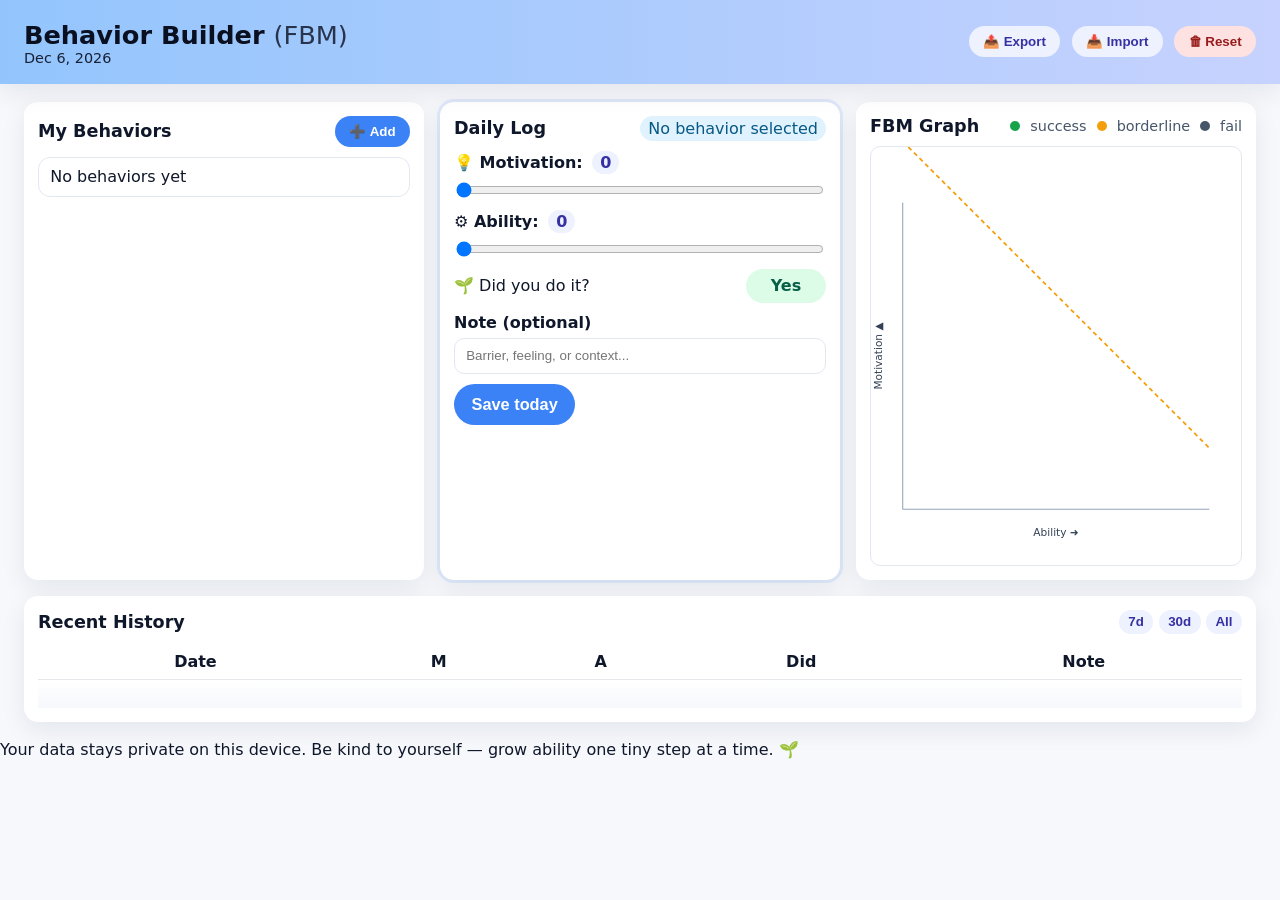
==== index.html @ cfbe32e6 "version2" ====
<!DOCTYPE html>
<html lang="en">
<head>
  <meta charset="utf-8" />
  <meta name="viewport" content="width=device-width,initial-scale=1" />
  <title>Behavior Builder (FBM)</title>
  <link rel="stylesheet" href="style.css" />
</head>
<body>
  <header class="app-header">
    <div class="title-wrap">
      <h1>Behavior Builder <span class="subtle">(FBM)</span></h1>
      <div id="today" class="today"></div>
    </div>
    <div class="header-actions">
      <button id="exportBtn" class="btn ghost">📤 Export</button>
      <button id="importBtn" class="btn ghost">📥 Import</button>
      <button id="resetBtn"  class="btn danger">🗑 Reset</button>
      <input id="importFile" type="file" accept="application/json" hidden />
    </div>
  </header>

  <main class="grid">
    <!-- Left: Behaviors -->
    <section class="card" id="behaviorsCard" aria-labelledby="behaviorsTitle">
      <div class="card-header">
        <h2 id="behaviorsTitle">My Behaviors</h2>
        <button id="addBehaviorBtn" class="btn primary">➕ Add</button>
      </div>
      <ul id="behaviorList" class="behavior-list" role="list"></ul>
    </section>

    <!-- Center: Daily Log -->
    <section class="card focus" id="dailyCard" aria-labelledby="dailyTitle">
      <div class="card-header">
        <h2 id="dailyTitle">Daily Log</h2>
        <div id="selectedBehaviorName" class="badge">No behavior selected</div>
      </div>

      <div class="field">
        <label for="motivation">💡 Motivation: <span id="motivationVal" class="pill">0</span></label>
        <input id="motivation" type="range" min="0" max="10" step="1" value="0" />
      </div>

      <div class="field">
        <label for="ability">⚙️ Ability: <span id="abilityVal" class="pill">0</span></label>
        <input id="ability" type="range" min="0" max="10" step="1" value="0" />
      </div>

      <div class="toggle-row" role="group" aria-label="Did you do it?">
        <span>🌱 Did you do it?</span>
        <div class="toggle" id="didToggle" tabindex="0" aria-pressed="true">Yes</div>
      </div>

      <div class="field">
        <label for="note">Note (optional)</label>
        <input id="note" type="text" placeholder="Barrier, feeling, or context..." />
      </div>

      <button id="saveEntryBtn" class="btn big primary" aria-label="Save today's entry">Save today</button>

      <div id="suggestionBox" class="suggestion hidden" aria-live="polite"></div>
    </section>

    <!-- Right: Graph -->
    <section class="card" id="graphCard" aria-labelledby="graphTitle">
      <div class="card-header">
        <h2 id="graphTitle">FBM Graph</h2>
        <div class="legend">
          <span class="dot success"></span> success
          <span class="dot borderline"></span> borderline
          <span class="dot fail"></span> fail
        </div>
      </div>
      <div class="svg-wrap">
        <svg id="fbmGraph" viewBox="0 0 420 420" width="420" height="420" role="img" aria-label="Fogg Behavior Model graph"></svg>
      </div>
    </section>

    <!-- Bottom: History -->
    <section class="card span-3" id="historyCard" aria-labelledby="historyTitle">
      <div class="card-header">
        <h2 id="historyTitle">Recent History</h2>
        <div class="filters">
          <button data-range="7"  class="btn ghost small filter-btn active">7d</button>
          <button data-range="30" class="btn ghost small filter-btn">30d</button>
          <button data-range="all" class="btn ghost small filter-btn">All</button>
        </div>
      </div>
      <div class="table-wrap">
        <table class="table" id="historyTable">
          <thead>
            <tr>
              <th>Date</th><th>M</th><th>A</th><th>Did</th><th>Note</th>
            </tr>
          </thead>
          <tbody></tbody>
        </table>
        <div class="fade-mask"></div>
      </div>
    </section>
  </main>

  <footer class="app-footer">
    Your data stays private on this device. Be kind to yourself — grow ability one tiny step at a time. 🌱
  </footer>

  <!-- Add/Edit Behavior Modal -->
  <dialog id="behaviorModal" class="modal">
    <form method="dialog" class="modal-body" id="behaviorForm">
      <h3 id="behaviorModalTitle">Add Behavior</h3>
      <label class="field">
        <span>Title</span>
        <input id="behaviorTitle" required placeholder="Read 1 page" />
      </label>
      <label class="field">
        <span>Anchor (prompt)</span>
        <input id="behaviorAnchor" placeholder="After I brush teeth, I will..." />
      </label>
      <label class="field">
        <span>Tiny version (≤ 2 minutes)</span>
        <input id="behaviorTiny" placeholder="Read one paragraph" />
      </label>
      <menu class="modal-actions">
        <button value="cancel" class="btn ghost">Cancel</button>
        <button id="saveBehaviorBtn" value="default" class="btn primary">Save</button>
      </menu>
    </form>
  </dialog>

  <!-- Reset confirm -->
  <dialog id="confirmModal" class="modal">
    <div class="modal-body">
      <h3>Reset all data?</h3>
      <p>This deletes every behavior and entry stored in your browser.</p>
      <menu class="modal-actions">
        <button id="cancelReset" class="btn ghost">Cancel</button>
        <button id="confirmReset" class="btn danger">Delete</button>
      </menu>
    </div>
  </dialog>

  <script src="app.js"></script>
</body>
</html>
---- style.css ----
:root{
  --bg:#f6f8fc;
  --card:#ffffff;
  --ink:#0f172a;
  --muted:#475569;
  --accent:#3b82f6;
  --accent-2:#6366f1;
  --good:#16a34a;
  --warn:#f59e0b;
  --bad:#475569;
  --shadow:0 8px 24px rgba(15,23,42,.08);
  --radius:14px;
}

/* Base */
*{box-sizing:border-box}
html,body{height:100%}
body{
  margin:0;
  font-family:ui-rounded, "Inter", system-ui, -apple-system, Segoe UI, Roboto, "Helvetica Neue", Arial, "Noto Sans", "Liberation Sans", sans-serif;
  background:var(--bg);
  color:var(--ink);
}

.app-header{
  display:flex; justify-content:space-between; align-items:center;
  padding:18px clamp(12px,2vw,24px);
  background:linear-gradient(90deg,#93c5fd,#c7d2fe);
  color:#0b1020;
  position:sticky; top:0; z-index:5;
  box-shadow:var(--shadow);
}
.title-wrap h1{margin:.1rem 0 0;font-size:clamp(1.1rem,2.4vw,1.6rem)}
.subtle{font-weight:500;opacity:.8}
.today{font-size:.9rem; opacity:.9}
.header-actions .btn{margin-left:.4rem}

.grid{
  display:grid;
  grid-template-columns:repeat(3,minmax(260px,1fr));
  gap:16px;
  padding:18px clamp(12px,2vw,24px);
}

.card{
  background:var(--card);
  border-radius:var(--radius);
  box-shadow:var(--shadow);
  padding:14px;
}
.card.focus{outline:3px solid rgba(59,130,246,.12)}

.card-header{
  display:flex; align-items:center; justify-content:space-between;
  margin-bottom:10px;
}
.card-header h2{margin:0;font-size:1.1rem}
.legend{display:flex;gap:10px;align-items:center;color:var(--muted);font-size:.9rem}
.dot{display:inline-block;width:10px;height:10px;border-radius:50%}
.dot.success{background:var(--good)}
.dot.borderline{background:var(--warn)}
.dot.fail{background:var(--bad)}

.field{display:flex;flex-direction:column;margin:10px 0}
.field > label{font-weight:600; margin-bottom:6px}
.field > input[type="text"]{padding:.6rem .7rem;border:1px solid #e2e8f0;border-radius:10px}

.pill{
  display:inline-flex;align-items:center;justify-content:center;
  padding:.12rem .5rem; border-radius:999px;
  background:#eef2ff; color:#3730a3; font-weight:700; margin-left:.25rem;
}

.toggle-row{display:flex;align-items:center;justify-content:space-between;margin:8px 0}
.toggle{
  width:80px; text-align:center; padding:.35rem .6rem; border-radius:999px;
  background:#dcfce7; color:#065f46; font-weight:700; cursor:pointer;
  outline:none; border:2px solid transparent; user-select:none;
}
.toggle.off{background:#fee2e2;color:#991b1b}
.toggle:focus{border-color:#c7d2fe}

.badge{background:#e0f2fe;color:#075985;padding:.2rem .5rem;border-radius:999px}

.btn{
  appearance:none; border:none; cursor:pointer; border-radius:999px;
  padding:.5rem .9rem; font-weight:700; transition:.15s transform ease, .15s opacity ease;
}
.btn:hover{transform:translateY(-1px)}
.btn:active{transform:translateY(0)}
.btn.primary{background:var(--accent); color:white}
.btn.ghost{background:#eef2ff;color:#3730a3}
.btn.danger{background:#fee2e2;color:#991b1b}
.btn.small{padding:.3rem .6rem}
.btn.big{padding:.7rem 1.1rem; font-size:1.02rem}

.behavior-list{list-style:none;margin:0;padding:0;display:flex;flex-direction:column;gap:8px;max-height:420px;overflow:auto}
.beh-item{
  display:flex;justify-content:space-between;align-items:center;
  padding:.6rem .7rem; border:1px solid #e2e8f0; border-radius:12px; background:#fff;
}
.beh-actions{display:flex;gap:6px}
.icon-btn{
  background:#f1f5f9;border:1px solid #e2e8f0;color:#0f172a;padding:.25rem .5rem;border-radius:999px;cursor:pointer
}

.svg-wrap{display:flex;justify-content:center;align-items:center}
#fbmGraph{background:white;border:1px solid #e2e8f0;border-radius:10px}

/* Table */
.table-wrap{position:relative;max-height:260px;overflow:auto}
.table{width:100%;border-collapse:collapse}
.table th,.table td{padding:.5rem;border-bottom:1px solid #e5e7eb;text-align:center}
.table tbody tr:nth-child(odd){background:#fafafa}
.fade-mask{
  position:sticky; bottom:0; height:28px;
  background:linear-gradient(180deg,rgba(246,248,252,0),var(--bg));
}

/* Suggestion box */
.suggestion{
  margin-top:12px; padding:.7rem .8rem;
  background:#e0f2fe; border-left:5px solid #0284c7; border-radius:10px;
  animation:rise .25s ease;
}
.hidden{display:none}
@keyframes rise{from{opacity:0; transform:translateY(6px)}to{opacity:1; transform:translateY(0)}}

/* Modal */
.modal{border:none;border-radius:16px;padding:0;box-shadow:var(--shadow)}
.modal::backdrop{background:rgba(15,23,42,.3)}
.modal-body{padding:16px 16px 8px;min-width:280px}
.modal-actions{display:flex;justify-content:flex-end;gap:8px;margin-top:8px}

/* Grid spans */
.span-3{grid-column:1/-1}

/* Responsive */
@media (max-width:960px){
  .grid{grid-template-columns:1fr}
  .span-3{grid-column:auto}
}
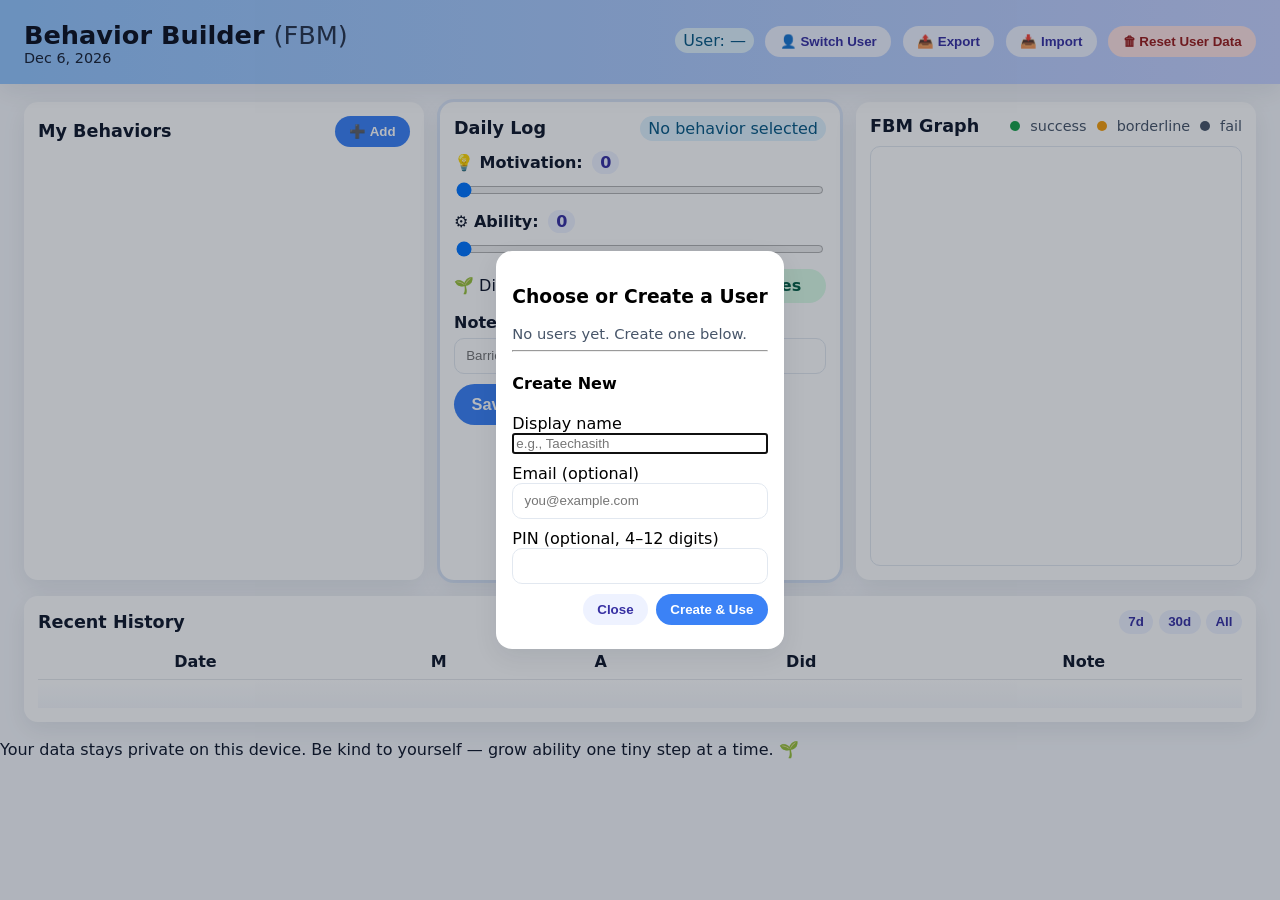
==== commit ee91ea91: "version3" ====
--- a/index.html
+++ b/index.html
@@ -13,10 +13,12 @@
       <div id="today" class="today"></div>
     </div>
     <div class="header-actions">
-      <button id="exportBtn" class="btn ghost">📤 Export</button>
+      <span id="currentUserBadge" class="badge">User: —</span>
+      <button id="switchUserBtn" class="btn ghost">👤 Switch User</button>
+      <button id="exportOptionsBtn" class="btn ghost">📤 Export</button>
       <button id="importBtn" class="btn ghost">📥 Import</button>
-      <button id="resetBtn"  class="btn danger">🗑 Reset</button>
-      <input id="importFile" type="file" accept="application/json" hidden />
+      <button id="resetBtn"  class="btn danger">🗑 Reset User Data</button>
+      <input id="importFile" type="file" accept="application/json,text/csv" hidden />
     </div>
   </header>
 
@@ -128,11 +130,68 @@
     </form>
   </dialog>
 
+  <!-- Export options -->
+  <dialog id="exportModal" class="modal">
+    <form method="dialog" class="modal-body" id="exportForm">
+      <h3>Export Options</h3>
+      <label class="field"><input type="checkbox" id="optCSV" checked /> Export tidy CSV (entries)</label>
+      <label class="field"><input type="checkbox" id="optJSON" checked /> Export JSON package (+ codebook)</label>
+      <label class="field"><input type="checkbox" id="optNotes" checked /> Include notes (may contain PII)</label>
+      <label class="field"><input type="checkbox" id="optBehaviorMeta" checked /> Include behavior metadata in CSV</label>
+      <menu class="modal-actions">
+        <button value="cancel" class="btn ghost">Cancel</button>
+        <button id="doExportBtn" value="default" class="btn primary">Export</button>
+      </menu>
+    </form>
+  </dialog>
+
+  <!-- Login / Switch User -->
+  <dialog id="loginModal" class="modal">
+    <div class="modal-body">
+      <h3>Choose or Create a User</h3>
+      <div id="accountList" class="account-list"></div>
+      <hr />
+      <h4>Create New</h4>
+      <label class="field">
+        <span>Display name</span>
+        <input id="newUserName" placeholder="e.g., Taechasith" />
+      </label>
+      <label class="field">
+        <span>Email (optional)</span>
+        <input id="newUserEmail" type="email" placeholder="you@example.com" />
+      </label>
+      <label class="field">
+        <span>PIN (optional, 4–12 digits)</span>
+        <input id="newUserPin" type="password" inputmode="numeric" />
+      </label>
+      <menu class="modal-actions">
+        <button id="cancelLogin" class="btn ghost">Close</button>
+        <button id="createUserBtn" class="btn primary">Create & Use</button>
+      </menu>
+    </div>
+  </dialog>
+
+  <!-- Ask for PIN -->
+  <dialog id="pinModal" class="modal">
+    <div class="modal-body">
+      <h3>Enter PIN</h3>
+      <p id="pinPrompt" class="muted"></p>
+      <label class="field">
+        <span>PIN</span>
+        <input id="pinInput" type="password" inputmode="numeric" />
+      </label>
+      <menu class="modal-actions">
+        <button id="cancelPin" class="btn ghost">Cancel</button>
+        <button id="confirmPin" class="btn primary">Unlock</button>
+      </menu>
+    </div>
+  </dialog>
+
   <!-- Reset confirm -->
   <dialog id="confirmModal" class="modal">
     <div class="modal-body">
-      <h3>Reset all data?</h3>
-      <p>This deletes every behavior and entry stored in your browser.</p>
+      <h3>Reset current user's data?</h3>
+      <p>This deletes all behaviors and entries for this user on this device.</p>
       <menu class="modal-actions">
         <button id="cancelReset" class="btn ghost">Cancel</button>
         <button id="confirmReset" class="btn danger">Delete</button>
--- a/style.css
+++ b/style.css
@@ -63,7 +63,9 @@
 
 .field{display:flex;flex-direction:column;margin:10px 0}
 .field > label{font-weight:600; margin-bottom:6px}
-.field > input[type="text"]{padding:.6rem .7rem;border:1px solid #e2e8f0;border-radius:10px}
+.field > input[type="text"], .field > input[type="email"], .field > input[type="password"]{
+  padding:.6rem .7rem;border:1px solid #e2e8f0;border-radius:10px
+}
 
 .pill{
   display:inline-flex;align-items:center;justify-content:center;
@@ -94,6 +96,7 @@
 .btn.small{padding:.3rem .6rem}
 .btn.big{padding:.7rem 1.1rem; font-size:1.02rem}
 
+/* Lists */
 .behavior-list{list-style:none;margin:0;padding:0;display:flex;flex-direction:column;gap:8px;max-height:420px;overflow:auto}
 .beh-item{
   display:flex;justify-content:space-between;align-items:center;
@@ -104,6 +107,7 @@
   background:#f1f5f9;border:1px solid #e2e8f0;color:#0f172a;padding:.25rem .5rem;border-radius:999px;cursor:pointer
 }
 
+/* Graph */
 .svg-wrap{display:flex;justify-content:center;align-items:center}
 #fbmGraph{background:white;border:1px solid #e2e8f0;border-radius:10px}
 
@@ -127,10 +131,19 @@
 @keyframes rise{from{opacity:0; transform:translateY(6px)}to{opacity:1; transform:translateY(0)}}
 
 /* Modal */
-.modal{border:none;border-radius:16px;padding:0;box-shadow:var(--shadow)}
+.modal{border:none;border-radius:16px;padding:0;box-shadow:var(--shadow);max-width:520px}
 .modal::backdrop{background:rgba(15,23,42,.3)}
-.modal-body{padding:16px 16px 8px;min-width:280px}
+.modal-body{padding:16px 16px 8px}
 .modal-actions{display:flex;justify-content:flex-end;gap:8px;margin-top:8px}
+
+.account-list{display:flex;flex-direction:column;gap:8px;margin-bottom:8px}
+.account-card{
+  display:flex;justify-content:space-between;align-items:center;
+  background:#fff;border:1px solid #e2e8f0;border-radius:12px;padding:.6rem .7rem
+}
+.account-actions{display:flex;gap:6px}
+
+.muted{color:var(--muted);font-size:.92rem}
 
 /* Grid spans */
 .span-3{grid-column:1/-1}
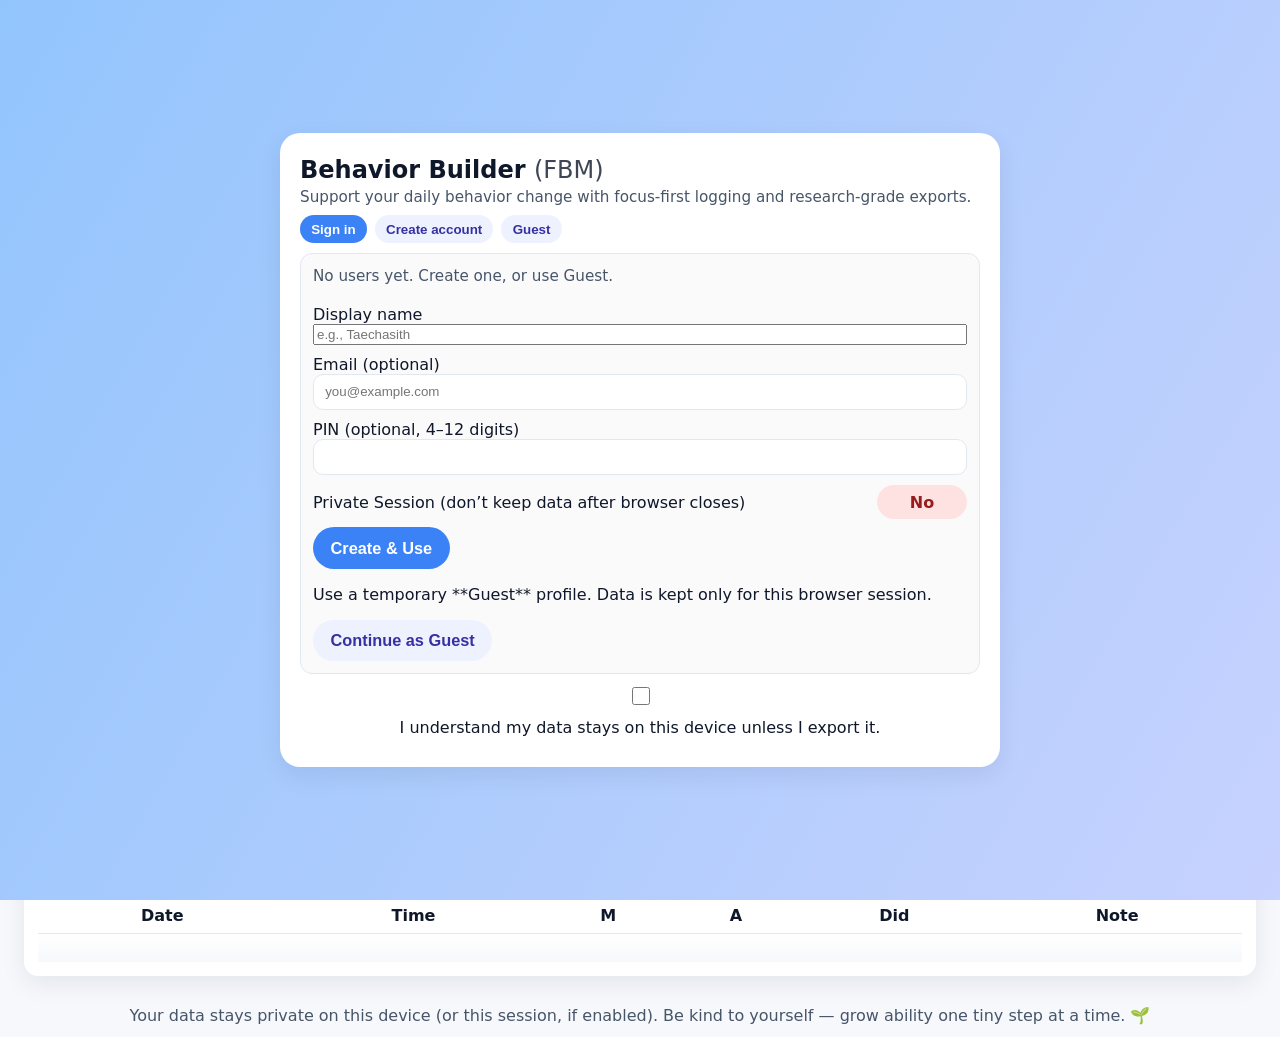
==== commit b528e2f3: "version3" ====
--- a/index.html
+++ b/index.html
@@ -7,6 +7,52 @@
   <link rel="stylesheet" href="style.css" />
 </head>
 <body>
+  <!-- ===== Welcome / Login (full screen) ===== -->
+  <section id="welcomeScreen" class="welcome">
+    <div class="welcome-card">
+      <h1>Behavior Builder <span class="subtle">(FBM)</span></h1>
+      <p class="muted">Support your daily behavior change with focus-first logging and research-grade exports.</p>
+
+      <div class="tabs">
+        <button class="tab active" data-tab="signin">Sign in</button>
+        <button class="tab" data-tab="create">Create account</button>
+        <button class="tab" data-tab="guest">Guest</button>
+      </div>
+
+      <div class="tab-panels">
+        <!-- Sign in -->
+        <div class="tab-panel" data-panel="signin" style="display:block">
+          <div id="accountList" class="account-list"></div>
+        </div>
+
+        <!-- Create -->
+        <div class="tab-panel" data-panel="create">
+          <label class="field"><span>Display name</span><input id="newUserName" placeholder="e.g., Taechasith" /></label>
+          <label class="field"><span>Email (optional)</span><input id="newUserEmail" type="email" placeholder="you@example.com" /></label>
+          <label class="field"><span>PIN (optional, 4–12 digits)</span><input id="newUserPin" type="password" inputmode="numeric" /></label>
+          <div class="toggle-row">
+            <span>Private Session (don’t keep data after browser closes)</span>
+            <div id="createPrivateToggle" class="toggle off" tabindex="0" aria-pressed="false">No</div>
+          </div>
+          <button id="createUserBtn" class="btn primary big">Create & Use</button>
+        </div>
+
+        <!-- Guest -->
+        <div class="tab-panel" data-panel="guest">
+          <p>Use a temporary **Guest** profile. Data is kept only for this browser session.</p>
+          <button id="useGuestBtn" class="btn ghost big">Continue as Guest</button>
+        </div>
+      </div>
+
+      <div class="welcome-consent">
+        <label class="field checkbox">
+          <input id="consentChk" type="checkbox" /> I understand my data stays on this device unless I export it.
+        </label>
+      </div>
+    </div>
+  </section>
+
+  <!-- ===== App header ===== -->
   <header class="app-header">
     <div class="title-wrap">
       <h1>Behavior Builder <span class="subtle">(FBM)</span></h1>
@@ -14,7 +60,8 @@
     </div>
     <div class="header-actions">
       <span id="currentUserBadge" class="badge">User: —</span>
-      <button id="switchUserBtn" class="btn ghost">👤 Switch User</button>
+      <button id="openSettingsBtn" class="btn ghost">⚙️ Settings</button>
+      <button id="switchUserBtn" class="btn ghost">👤 Switch</button>
       <button id="exportOptionsBtn" class="btn ghost">📤 Export</button>
       <button id="importBtn" class="btn ghost">📥 Import</button>
       <button id="resetBtn"  class="btn danger">🗑 Reset User Data</button>
@@ -37,6 +84,10 @@
       <div class="card-header">
         <h2 id="dailyTitle">Daily Log</h2>
         <div id="selectedBehaviorName" class="badge">No behavior selected</div>
+      </div>
+
+      <div id="focusBanner" class="focus-banner hidden">
+        Focus Mode is on — history/graph are hidden until you log today. This reduces bias and supports autonomy.
       </div>
 
       <div class="field">
@@ -74,9 +125,26 @@
           <span class="dot fail"></span> fail
         </div>
       </div>
+
+      <div class="graph-controls">
+        <label>Show last <span id="daysVal">14</span>d</label>
+        <input id="rangeDays" type="range" min="7" max="90" step="1" value="14" />
+        <label class="field checkbox">
+          <input id="showPathChk" type="checkbox" checked /> Show path
+        </label>
+        <label class="field checkbox">
+          <input id="showSeqChk" type="checkbox" /> Show sequence numbers
+        </label>
+      </div>
+
       <div class="svg-wrap">
         <svg id="fbmGraph" viewBox="0 0 420 420" width="420" height="420" role="img" aria-label="Fogg Behavior Model graph"></svg>
       </div>
+
+      <div id="pointDetails" class="point-details">
+        <div class="pd-title">Point Details</div>
+        <div class="pd-body muted">Hover or tap a point to see its exact date & time.</div>
+      </div>
     </section>
 
     <!-- Bottom: History -->
@@ -84,16 +152,16 @@
       <div class="card-header">
         <h2 id="historyTitle">Recent History</h2>
         <div class="filters">
-          <button data-range="7"  class="btn ghost small filter-btn active">7d</button>
+          <button data-range="7"  class="btn ghost small filter-btn">7d</button>
           <button data-range="30" class="btn ghost small filter-btn">30d</button>
-          <button data-range="all" class="btn ghost small filter-btn">All</button>
+          <button data-range="all" class="btn ghost small filter-btn active">All</button>
         </div>
       </div>
       <div class="table-wrap">
         <table class="table" id="historyTable">
           <thead>
             <tr>
-              <th>Date</th><th>M</th><th>A</th><th>Did</th><th>Note</th>
+              <th>Date</th><th>Time</th><th>M</th><th>A</th><th>Did</th><th>Note</th>
             </tr>
           </thead>
           <tbody></tbody>
@@ -104,25 +172,16 @@
   </main>
 
   <footer class="app-footer">
-    Your data stays private on this device. Be kind to yourself — grow ability one tiny step at a time. 🌱
+    Your data stays private on this device (or this session, if enabled). Be kind to yourself — grow ability one tiny step at a time. 🌱
   </footer>
 
   <!-- Add/Edit Behavior Modal -->
   <dialog id="behaviorModal" class="modal">
     <form method="dialog" class="modal-body" id="behaviorForm">
       <h3 id="behaviorModalTitle">Add Behavior</h3>
-      <label class="field">
-        <span>Title</span>
-        <input id="behaviorTitle" required placeholder="Read 1 page" />
-      </label>
-      <label class="field">
-        <span>Anchor (prompt)</span>
-        <input id="behaviorAnchor" placeholder="After I brush teeth, I will..." />
-      </label>
-      <label class="field">
-        <span>Tiny version (≤ 2 minutes)</span>
-        <input id="behaviorTiny" placeholder="Read one paragraph" />
-      </label>
+      <label class="field"><span>Title</span><input id="behaviorTitle" required placeholder="Read 1 page" /></label>
+      <label class="field"><span>Anchor (prompt)</span><input id="behaviorAnchor" placeholder="After I brush teeth, I will..." /></label>
+      <label class="field"><span>Tiny version (≤ 2 minutes)</span><input id="behaviorTiny" placeholder="Read one paragraph" /></label>
       <menu class="modal-actions">
         <button value="cancel" class="btn ghost">Cancel</button>
         <button id="saveBehaviorBtn" value="default" class="btn primary">Save</button>
@@ -134,10 +193,10 @@
   <dialog id="exportModal" class="modal">
     <form method="dialog" class="modal-body" id="exportForm">
       <h3>Export Options</h3>
-      <label class="field"><input type="checkbox" id="optCSV" checked /> Export tidy CSV (entries)</label>
-      <label class="field"><input type="checkbox" id="optJSON" checked /> Export JSON package (+ codebook)</label>
-      <label class="field"><input type="checkbox" id="optNotes" checked /> Include notes (may contain PII)</label>
-      <label class="field"><input type="checkbox" id="optBehaviorMeta" checked /> Include behavior metadata in CSV</label>
+      <label class="field checkbox"><input type="checkbox" id="optCSV" checked /> Export tidy CSV (entries)</label>
+      <label class="field checkbox"><input type="checkbox" id="optJSON" checked /> Export JSON package (+ codebook)</label>
+      <label class="field checkbox"><input type="checkbox" id="optNotes" checked /> Include notes (may contain PII)</label>
+      <label class="field checkbox"><input type="checkbox" id="optBehaviorMeta" checked /> Include behavior metadata in CSV</label>
       <menu class="modal-actions">
         <button value="cancel" class="btn ghost">Cancel</button>
         <button id="doExportBtn" value="default" class="btn primary">Export</button>
@@ -145,49 +204,29 @@
     </form>
   </dialog>
 
-  <!-- Login / Switch User -->
-  <dialog id="loginModal" class="modal">
+  <!-- Settings -->
+  <dialog id="settingsModal" class="modal">
     <div class="modal-body">
-      <h3>Choose or Create a User</h3>
-      <div id="accountList" class="account-list"></div>
-      <hr />
-      <h4>Create New</h4>
-      <label class="field">
-        <span>Display name</span>
-        <input id="newUserName" placeholder="e.g., Taechasith" />
+      <h3>Settings</h3>
+      <label class="field checkbox">
+        <input id="focusModeChk" type="checkbox" checked />
+        Focus Mode (hide history & graph until today is saved)
       </label>
-      <label class="field">
-        <span>Email (optional)</span>
-        <input id="newUserEmail" type="email" placeholder="you@example.com" />
+      <label class="field checkbox">
+        <input id="blindHistoryChk" type="checkbox" checked />
+        Blind History (don’t show aggregate stats before today’s entry)
       </label>
-      <label class="field">
-        <span>PIN (optional, 4–12 digits)</span>
-        <input id="newUserPin" type="password" inputmode="numeric" />
+      <label class="field checkbox">
+        <input id="privateSessionChk" type="checkbox" />
+        Private Session (store data in sessionStorage instead of localStorage)
       </label>
       <menu class="modal-actions">
-        <button id="cancelLogin" class="btn ghost">Close</button>
-        <button id="createUserBtn" class="btn primary">Create & Use</button>
-      </menu>
-    </div>
-  </dialog>
-
-  <!-- Ask for PIN -->
-  <dialog id="pinModal" class="modal">
-    <div class="modal-body">
-      <h3>Enter PIN</h3>
-      <p id="pinPrompt" class="muted"></p>
-      <label class="field">
-        <span>PIN</span>
-        <input id="pinInput" type="password" inputmode="numeric" />
-      </label>
-      <menu class="modal-actions">
-        <button id="cancelPin" class="btn ghost">Cancel</button>
-        <button id="confirmPin" class="btn primary">Unlock</button>
-      </menu>
-    </div>
-  </dialog>
-
-  <!-- Reset confirm -->
+        <button id="closeSettingsBtn" class="btn primary">Done</button>
+      </menu>
+    </div>
+  </dialog>
+
+  <!-- Confirm Reset -->
   <dialog id="confirmModal" class="modal">
     <div class="modal-body">
       <h3>Reset current user's data?</h3>
--- a/style.css
+++ b/style.css
@@ -22,72 +22,52 @@
   color:var(--ink);
 }
 
+/* Welcome */
+.welcome{
+  position:fixed; inset:0; display:flex; align-items:center; justify-content:center;
+  background:linear-gradient(120deg,#93c5fd 0%, #c7d2fe 100%);
+  z-index:20;
+}
+.welcome-card{
+  width:min(720px,95vw);
+  background:#fff; border-radius:20px; box-shadow:var(--shadow);
+  padding:20px;
+}
+.welcome-card h1{margin:.2rem 0 .2rem}
+.welcome-card .muted{margin:.1rem 0 .6rem}
+.tabs{display:flex; gap:8px; margin:.4rem 0 .6rem}
+.tab{border:none; background:#eef2ff; color:#3730a3; padding:.4rem .7rem; border-radius:999px; cursor:pointer; font-weight:700}
+.tab.active{background:#3b82f6; color:#fff}
+.tab-panels{background:#fafafa;border:1px solid #e2e8f0; border-radius:12px; padding:12px}
+.account-list{display:flex;flex-direction:column;gap:8px}
+.account-card{
+  display:flex;justify-content:space-between;align-items:center;
+  background:#fff;border:1px solid #e2e8f0;border-radius:12px;padding:.6rem .7rem
+}
+.account-actions{display:flex;gap:6px}
+.welcome-consent{margin-top:.6rem}
+.field.checkbox{display:flex;align-items:center;gap:.6rem}
+.field.checkbox input{width:18px;height:18px}
+
+.subtle{font-weight:500;opacity:.8}
+.muted{color:var(--muted);font-size:.95rem}
+
+/* Header */
 .app-header{
   display:flex; justify-content:space-between; align-items:center;
   padding:18px clamp(12px,2vw,24px);
-  background:linear-gradient(90deg,#93c5fd,#c7d2fe);
-  color:#0b1020;
+  background:#fff;
   position:sticky; top:0; z-index:5;
   box-shadow:var(--shadow);
 }
 .title-wrap h1{margin:.1rem 0 0;font-size:clamp(1.1rem,2.4vw,1.6rem)}
-.subtle{font-weight:500;opacity:.8}
 .today{font-size:.9rem; opacity:.9}
 .header-actions .btn{margin-left:.4rem}
 
-.grid{
-  display:grid;
-  grid-template-columns:repeat(3,minmax(260px,1fr));
-  gap:16px;
-  padding:18px clamp(12px,2vw,24px);
-}
-
-.card{
-  background:var(--card);
-  border-radius:var(--radius);
-  box-shadow:var(--shadow);
-  padding:14px;
-}
-.card.focus{outline:3px solid rgba(59,130,246,.12)}
-
-.card-header{
-  display:flex; align-items:center; justify-content:space-between;
-  margin-bottom:10px;
-}
-.card-header h2{margin:0;font-size:1.1rem}
-.legend{display:flex;gap:10px;align-items:center;color:var(--muted);font-size:.9rem}
-.dot{display:inline-block;width:10px;height:10px;border-radius:50%}
-.dot.success{background:var(--good)}
-.dot.borderline{background:var(--warn)}
-.dot.fail{background:var(--bad)}
-
-.field{display:flex;flex-direction:column;margin:10px 0}
-.field > label{font-weight:600; margin-bottom:6px}
-.field > input[type="text"], .field > input[type="email"], .field > input[type="password"]{
-  padding:.6rem .7rem;border:1px solid #e2e8f0;border-radius:10px
-}
-
-.pill{
-  display:inline-flex;align-items:center;justify-content:center;
-  padding:.12rem .5rem; border-radius:999px;
-  background:#eef2ff; color:#3730a3; font-weight:700; margin-left:.25rem;
-}
-
-.toggle-row{display:flex;align-items:center;justify-content:space-between;margin:8px 0}
-.toggle{
-  width:80px; text-align:center; padding:.35rem .6rem; border-radius:999px;
-  background:#dcfce7; color:#065f46; font-weight:700; cursor:pointer;
-  outline:none; border:2px solid transparent; user-select:none;
-}
-.toggle.off{background:#fee2e2;color:#991b1b}
-.toggle:focus{border-color:#c7d2fe}
-
+/* Buttons / Pills / Toggles */
 .badge{background:#e0f2fe;color:#075985;padding:.2rem .5rem;border-radius:999px}
-
-.btn{
-  appearance:none; border:none; cursor:pointer; border-radius:999px;
-  padding:.5rem .9rem; font-weight:700; transition:.15s transform ease, .15s opacity ease;
-}
+.pill{display:inline-flex;align-items:center;justify-content:center;padding:.12rem .5rem;border-radius:999px;background:#eef2ff;color:#3730a3;font-weight:700;margin-left:.25rem}
+.btn{appearance:none;border:none;cursor:pointer;border-radius:999px;padding:.5rem .9rem;font-weight:700;transition:.15s transform ease,.15s opacity ease}
 .btn:hover{transform:translateY(-1px)}
 .btn:active{transform:translateY(0)}
 .btn.primary{background:var(--accent); color:white}
@@ -95,55 +75,66 @@
 .btn.danger{background:#fee2e2;color:#991b1b}
 .btn.small{padding:.3rem .6rem}
 .btn.big{padding:.7rem 1.1rem; font-size:1.02rem}
+.toggle-row{display:flex;align-items:center;justify-content:space-between;margin:8px 0}
+.toggle{width:90px;text-align:center;padding:.35rem .6rem;border-radius:999px;background:#dcfce7;color:#065f46;font-weight:700;cursor:pointer;outline:none;border:2px solid transparent;user-select:none}
+.toggle.off{background:#fee2e2;color:#991b1b}
+.toggle:focus{border-color:#c7d2fe}
 
-/* Lists */
+/* Layout */
+.grid{
+  display:grid;
+  grid-template-columns:repeat(3,minmax(260px,1fr));
+  gap:16px;
+  padding:18px clamp(12px,2vw,24px);
+}
+.card{background:#fff;border-radius:var(--radius);box-shadow:var(--shadow);padding:14px}
+.card.focus{outline:3px solid rgba(59,130,246,.12)}
+.card-header{display:flex;align-items:center;justify-content:space-between;margin-bottom:10px}
+.card-header h2{margin:0;font-size:1.1rem}
+
+/* Behaviors */
 .behavior-list{list-style:none;margin:0;padding:0;display:flex;flex-direction:column;gap:8px;max-height:420px;overflow:auto}
-.beh-item{
-  display:flex;justify-content:space-between;align-items:center;
-  padding:.6rem .7rem; border:1px solid #e2e8f0; border-radius:12px; background:#fff;
+.beh-item{display:flex;justify-content:space-between;align-items:center;padding:.6rem .7rem;border:1px solid #e2e8f0;border-radius:12px;background:#fff}
+.beh-actions{display:flex;gap:6px}
+.icon-btn{background:#f1f5f9;border:1px solid #e2e8f0;color:#0f172a;padding:.25rem .5rem;border-radius:999px;cursor:pointer}
+
+/* Daily */
+.field{display:flex;flex-direction:column;margin:10px 0}
+.field > label{font-weight:600; margin-bottom:6px}
+.field > input[type="text"], .field > input[type="email"], .field > input[type="password"]{
+  padding:.6rem .7rem;border:1px solid #e2e8f0;border-radius:10px
 }
-.beh-actions{display:flex;gap:6px}
-.icon-btn{
-  background:#f1f5f9;border:1px solid #e2e8f0;color:#0f172a;padding:.25rem .5rem;border-radius:999px;cursor:pointer
-}
+.focus-banner{background:#fff7ed;color:#7c2d12;border-left:5px solid #f59e0b;border-radius:10px;padding:.6rem .7rem;margin-bottom:.6rem}
+.hidden{display:none}
 
 /* Graph */
+.legend{display:flex;gap:10px;align-items:center;color:var(--muted);font-size:.9rem}
+.dot{display:inline-block;width:10px;height:10px;border-radius:50%}
+.dot.success{background:var(--good)}
+.dot.borderline{background:var(--warn)}
+.dot.fail{background:var(--bad)}
+.graph-controls{display:flex;align-items:center;gap:12px;margin-bottom:8px;flex-wrap:wrap}
+.graph-controls label{display:flex;align-items:center;gap:8px}
 .svg-wrap{display:flex;justify-content:center;align-items:center}
 #fbmGraph{background:white;border:1px solid #e2e8f0;border-radius:10px}
+.point-details{margin-top:10px;padding:.6rem .7rem;background:#f1f5f9;border-radius:10px}
+.pd-title{font-weight:700;margin-bottom:.25rem}
 
 /* Table */
 .table-wrap{position:relative;max-height:260px;overflow:auto}
 .table{width:100%;border-collapse:collapse}
 .table th,.table td{padding:.5rem;border-bottom:1px solid #e5e7eb;text-align:center}
 .table tbody tr:nth-child(odd){background:#fafafa}
-.fade-mask{
-  position:sticky; bottom:0; height:28px;
-  background:linear-gradient(180deg,rgba(246,248,252,0),var(--bg));
-}
+.fade-mask{position:sticky; bottom:0; height:28px;background:linear-gradient(180deg,rgba(246,248,252,0),var(--bg))}
 
-/* Suggestion box */
-.suggestion{
-  margin-top:12px; padding:.7rem .8rem;
-  background:#e0f2fe; border-left:5px solid #0284c7; border-radius:10px;
-  animation:rise .25s ease;
-}
-.hidden{display:none}
-@keyframes rise{from{opacity:0; transform:translateY(6px)}to{opacity:1; transform:translateY(0)}}
-
-/* Modal */
-.modal{border:none;border-radius:16px;padding:0;box-shadow:var(--shadow);max-width:520px}
+/* Modals */
+.modal{border:none;border-radius:16px;padding:0;box-shadow:var(--shadow);max-width:560px}
 .modal::backdrop{background:rgba(15,23,42,.3)}
 .modal-body{padding:16px 16px 8px}
 .modal-actions{display:flex;justify-content:flex-end;gap:8px;margin-top:8px}
 
-.account-list{display:flex;flex-direction:column;gap:8px;margin-bottom:8px}
-.account-card{
-  display:flex;justify-content:space-between;align-items:center;
-  background:#fff;border:1px solid #e2e8f0;border-radius:12px;padding:.6rem .7rem
-}
-.account-actions{display:flex;gap:6px}
-
-.muted{color:var(--muted);font-size:.92rem}
+/* Footer */
+.app-footer{padding:12px;text-align:center;color:var(--muted)}
 
 /* Grid spans */
 .span-3{grid-column:1/-1}
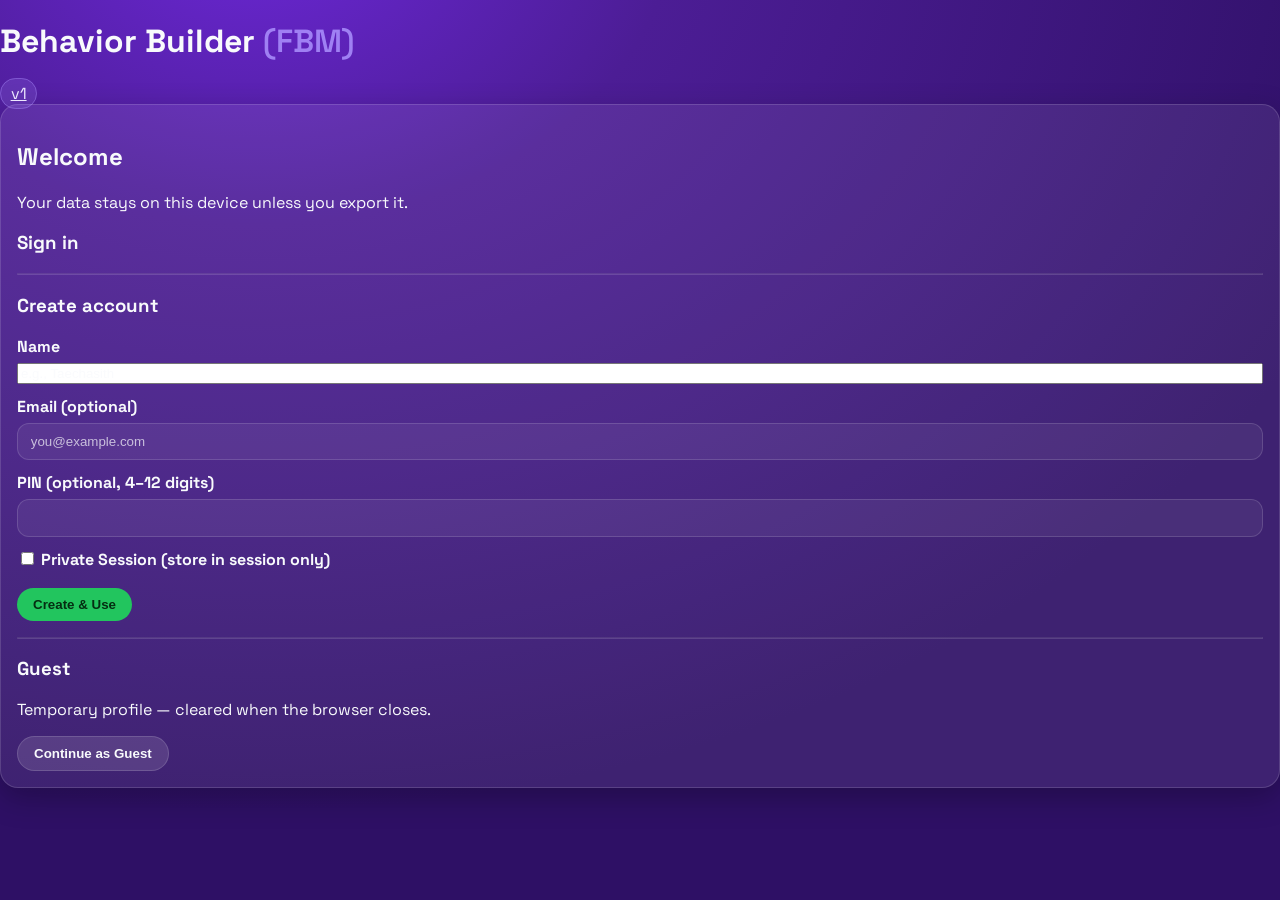
==== commit 9159b62f: "version5" ====
--- a/index.html
+++ b/index.html
@@ -1,243 +1,5 @@
 <!DOCTYPE html>
-<html lang="en">
-<head>
-  <meta charset="utf-8" />
-  <meta name="viewport" content="width=device-width,initial-scale=1" />
-  <title>Behavior Builder (FBM)</title>
-  <link rel="stylesheet" href="style.css" />
-</head>
-<body>
-  <!-- ===== Welcome / Login (full screen) ===== -->
-  <section id="welcomeScreen" class="welcome">
-    <div class="welcome-card">
-      <h1>Behavior Builder <span class="subtle">(FBM)</span></h1>
-      <p class="muted">Support your daily behavior change with focus-first logging and research-grade exports.</p>
-
-      <div class="tabs">
-        <button class="tab active" data-tab="signin">Sign in</button>
-        <button class="tab" data-tab="create">Create account</button>
-        <button class="tab" data-tab="guest">Guest</button>
-      </div>
-
-      <div class="tab-panels">
-        <!-- Sign in -->
-        <div class="tab-panel" data-panel="signin" style="display:block">
-          <div id="accountList" class="account-list"></div>
-        </div>
-
-        <!-- Create -->
-        <div class="tab-panel" data-panel="create">
-          <label class="field"><span>Display name</span><input id="newUserName" placeholder="e.g., Taechasith" /></label>
-          <label class="field"><span>Email (optional)</span><input id="newUserEmail" type="email" placeholder="you@example.com" /></label>
-          <label class="field"><span>PIN (optional, 4–12 digits)</span><input id="newUserPin" type="password" inputmode="numeric" /></label>
-          <div class="toggle-row">
-            <span>Private Session (don’t keep data after browser closes)</span>
-            <div id="createPrivateToggle" class="toggle off" tabindex="0" aria-pressed="false">No</div>
-          </div>
-          <button id="createUserBtn" class="btn primary big">Create & Use</button>
-        </div>
-
-        <!-- Guest -->
-        <div class="tab-panel" data-panel="guest">
-          <p>Use a temporary **Guest** profile. Data is kept only for this browser session.</p>
-          <button id="useGuestBtn" class="btn ghost big">Continue as Guest</button>
-        </div>
-      </div>
-
-      <div class="welcome-consent">
-        <label class="field checkbox">
-          <input id="consentChk" type="checkbox" /> I understand my data stays on this device unless I export it.
-        </label>
-      </div>
-    </div>
-  </section>
-
-  <!-- ===== App header ===== -->
-  <header class="app-header">
-    <div class="title-wrap">
-      <h1>Behavior Builder <span class="subtle">(FBM)</span></h1>
-      <div id="today" class="today"></div>
-    </div>
-    <div class="header-actions">
-      <span id="currentUserBadge" class="badge">User: —</span>
-      <button id="openSettingsBtn" class="btn ghost">⚙️ Settings</button>
-      <button id="switchUserBtn" class="btn ghost">👤 Switch</button>
-      <button id="exportOptionsBtn" class="btn ghost">📤 Export</button>
-      <button id="importBtn" class="btn ghost">📥 Import</button>
-      <button id="resetBtn"  class="btn danger">🗑 Reset User Data</button>
-      <input id="importFile" type="file" accept="application/json,text/csv" hidden />
-    </div>
-  </header>
-
-  <main class="grid">
-    <!-- Left: Behaviors -->
-    <section class="card" id="behaviorsCard" aria-labelledby="behaviorsTitle">
-      <div class="card-header">
-        <h2 id="behaviorsTitle">My Behaviors</h2>
-        <button id="addBehaviorBtn" class="btn primary">➕ Add</button>
-      </div>
-      <ul id="behaviorList" class="behavior-list" role="list"></ul>
-    </section>
-
-    <!-- Center: Daily Log -->
-    <section class="card focus" id="dailyCard" aria-labelledby="dailyTitle">
-      <div class="card-header">
-        <h2 id="dailyTitle">Daily Log</h2>
-        <div id="selectedBehaviorName" class="badge">No behavior selected</div>
-      </div>
-
-      <div id="focusBanner" class="focus-banner hidden">
-        Focus Mode is on — history/graph are hidden until you log today. This reduces bias and supports autonomy.
-      </div>
-
-      <div class="field">
-        <label for="motivation">💡 Motivation: <span id="motivationVal" class="pill">0</span></label>
-        <input id="motivation" type="range" min="0" max="10" step="1" value="0" />
-      </div>
-
-      <div class="field">
-        <label for="ability">⚙️ Ability: <span id="abilityVal" class="pill">0</span></label>
-        <input id="ability" type="range" min="0" max="10" step="1" value="0" />
-      </div>
-
-      <div class="toggle-row" role="group" aria-label="Did you do it?">
-        <span>🌱 Did you do it?</span>
-        <div class="toggle" id="didToggle" tabindex="0" aria-pressed="true">Yes</div>
-      </div>
-
-      <div class="field">
-        <label for="note">Note (optional)</label>
-        <input id="note" type="text" placeholder="Barrier, feeling, or context..." />
-      </div>
-
-      <button id="saveEntryBtn" class="btn big primary" aria-label="Save today's entry">Save today</button>
-
-      <div id="suggestionBox" class="suggestion hidden" aria-live="polite"></div>
-    </section>
-
-    <!-- Right: Graph -->
-    <section class="card" id="graphCard" aria-labelledby="graphTitle">
-      <div class="card-header">
-        <h2 id="graphTitle">FBM Graph</h2>
-        <div class="legend">
-          <span class="dot success"></span> success
-          <span class="dot borderline"></span> borderline
-          <span class="dot fail"></span> fail
-        </div>
-      </div>
-
-      <div class="graph-controls">
-        <label>Show last <span id="daysVal">14</span>d</label>
-        <input id="rangeDays" type="range" min="7" max="90" step="1" value="14" />
-        <label class="field checkbox">
-          <input id="showPathChk" type="checkbox" checked /> Show path
-        </label>
-        <label class="field checkbox">
-          <input id="showSeqChk" type="checkbox" /> Show sequence numbers
-        </label>
-      </div>
-
-      <div class="svg-wrap">
-        <svg id="fbmGraph" viewBox="0 0 420 420" width="420" height="420" role="img" aria-label="Fogg Behavior Model graph"></svg>
-      </div>
-
-      <div id="pointDetails" class="point-details">
-        <div class="pd-title">Point Details</div>
-        <div class="pd-body muted">Hover or tap a point to see its exact date & time.</div>
-      </div>
-    </section>
-
-    <!-- Bottom: History -->
-    <section class="card span-3" id="historyCard" aria-labelledby="historyTitle">
-      <div class="card-header">
-        <h2 id="historyTitle">Recent History</h2>
-        <div class="filters">
-          <button data-range="7"  class="btn ghost small filter-btn">7d</button>
-          <button data-range="30" class="btn ghost small filter-btn">30d</button>
-          <button data-range="all" class="btn ghost small filter-btn active">All</button>
-        </div>
-      </div>
-      <div class="table-wrap">
-        <table class="table" id="historyTable">
-          <thead>
-            <tr>
-              <th>Date</th><th>Time</th><th>M</th><th>A</th><th>Did</th><th>Note</th>
-            </tr>
-          </thead>
-          <tbody></tbody>
-        </table>
-        <div class="fade-mask"></div>
-      </div>
-    </section>
-  </main>
-
-  <footer class="app-footer">
-    Your data stays private on this device (or this session, if enabled). Be kind to yourself — grow ability one tiny step at a time. 🌱
-  </footer>
-
-  <!-- Add/Edit Behavior Modal -->
-  <dialog id="behaviorModal" class="modal">
-    <form method="dialog" class="modal-body" id="behaviorForm">
-      <h3 id="behaviorModalTitle">Add Behavior</h3>
-      <label class="field"><span>Title</span><input id="behaviorTitle" required placeholder="Read 1 page" /></label>
-      <label class="field"><span>Anchor (prompt)</span><input id="behaviorAnchor" placeholder="After I brush teeth, I will..." /></label>
-      <label class="field"><span>Tiny version (≤ 2 minutes)</span><input id="behaviorTiny" placeholder="Read one paragraph" /></label>
-      <menu class="modal-actions">
-        <button value="cancel" class="btn ghost">Cancel</button>
-        <button id="saveBehaviorBtn" value="default" class="btn primary">Save</button>
-      </menu>
-    </form>
-  </dialog>
-
-  <!-- Export options -->
-  <dialog id="exportModal" class="modal">
-    <form method="dialog" class="modal-body" id="exportForm">
-      <h3>Export Options</h3>
-      <label class="field checkbox"><input type="checkbox" id="optCSV" checked /> Export tidy CSV (entries)</label>
-      <label class="field checkbox"><input type="checkbox" id="optJSON" checked /> Export JSON package (+ codebook)</label>
-      <label class="field checkbox"><input type="checkbox" id="optNotes" checked /> Include notes (may contain PII)</label>
-      <label class="field checkbox"><input type="checkbox" id="optBehaviorMeta" checked /> Include behavior metadata in CSV</label>
-      <menu class="modal-actions">
-        <button value="cancel" class="btn ghost">Cancel</button>
-        <button id="doExportBtn" value="default" class="btn primary">Export</button>
-      </menu>
-    </form>
-  </dialog>
-
-  <!-- Settings -->
-  <dialog id="settingsModal" class="modal">
-    <div class="modal-body">
-      <h3>Settings</h3>
-      <label class="field checkbox">
-        <input id="focusModeChk" type="checkbox" checked />
-        Focus Mode (hide history & graph until today is saved)
-      </label>
-      <label class="field checkbox">
-        <input id="blindHistoryChk" type="checkbox" checked />
-        Blind History (don’t show aggregate stats before today’s entry)
-      </label>
-      <label class="field checkbox">
-        <input id="privateSessionChk" type="checkbox" />
-        Private Session (store data in sessionStorage instead of localStorage)
-      </label>
-      <menu class="modal-actions">
-        <button id="closeSettingsBtn" class="btn primary">Done</button>
-      </menu>
-    </div>
-  </dialog>
-
-  <!-- Confirm Reset -->
-  <dialog id="confirmModal" class="modal">
-    <div class="modal-body">
-      <h3>Reset current user's data?</h3>
-      <p>This deletes all behaviors and entries for this user on this device.</p>
-      <menu class="modal-actions">
-        <button id="cancelReset" class="btn ghost">Cancel</button>
-        <button id="confirmReset" class="btn danger">Delete</button>
-      </menu>
-    </div>
-  </dialog>
-
-  <script src="app.js"></script>
-</body>
-</html>
+<html lang="en"><head>
+  <meta charset="utf-8"><meta http-equiv="refresh" content="0; url=login.html">
+  <title>Redirecting…</title>
+</head><body>Redirecting to <a href="login.html">login</a>…</body></html>
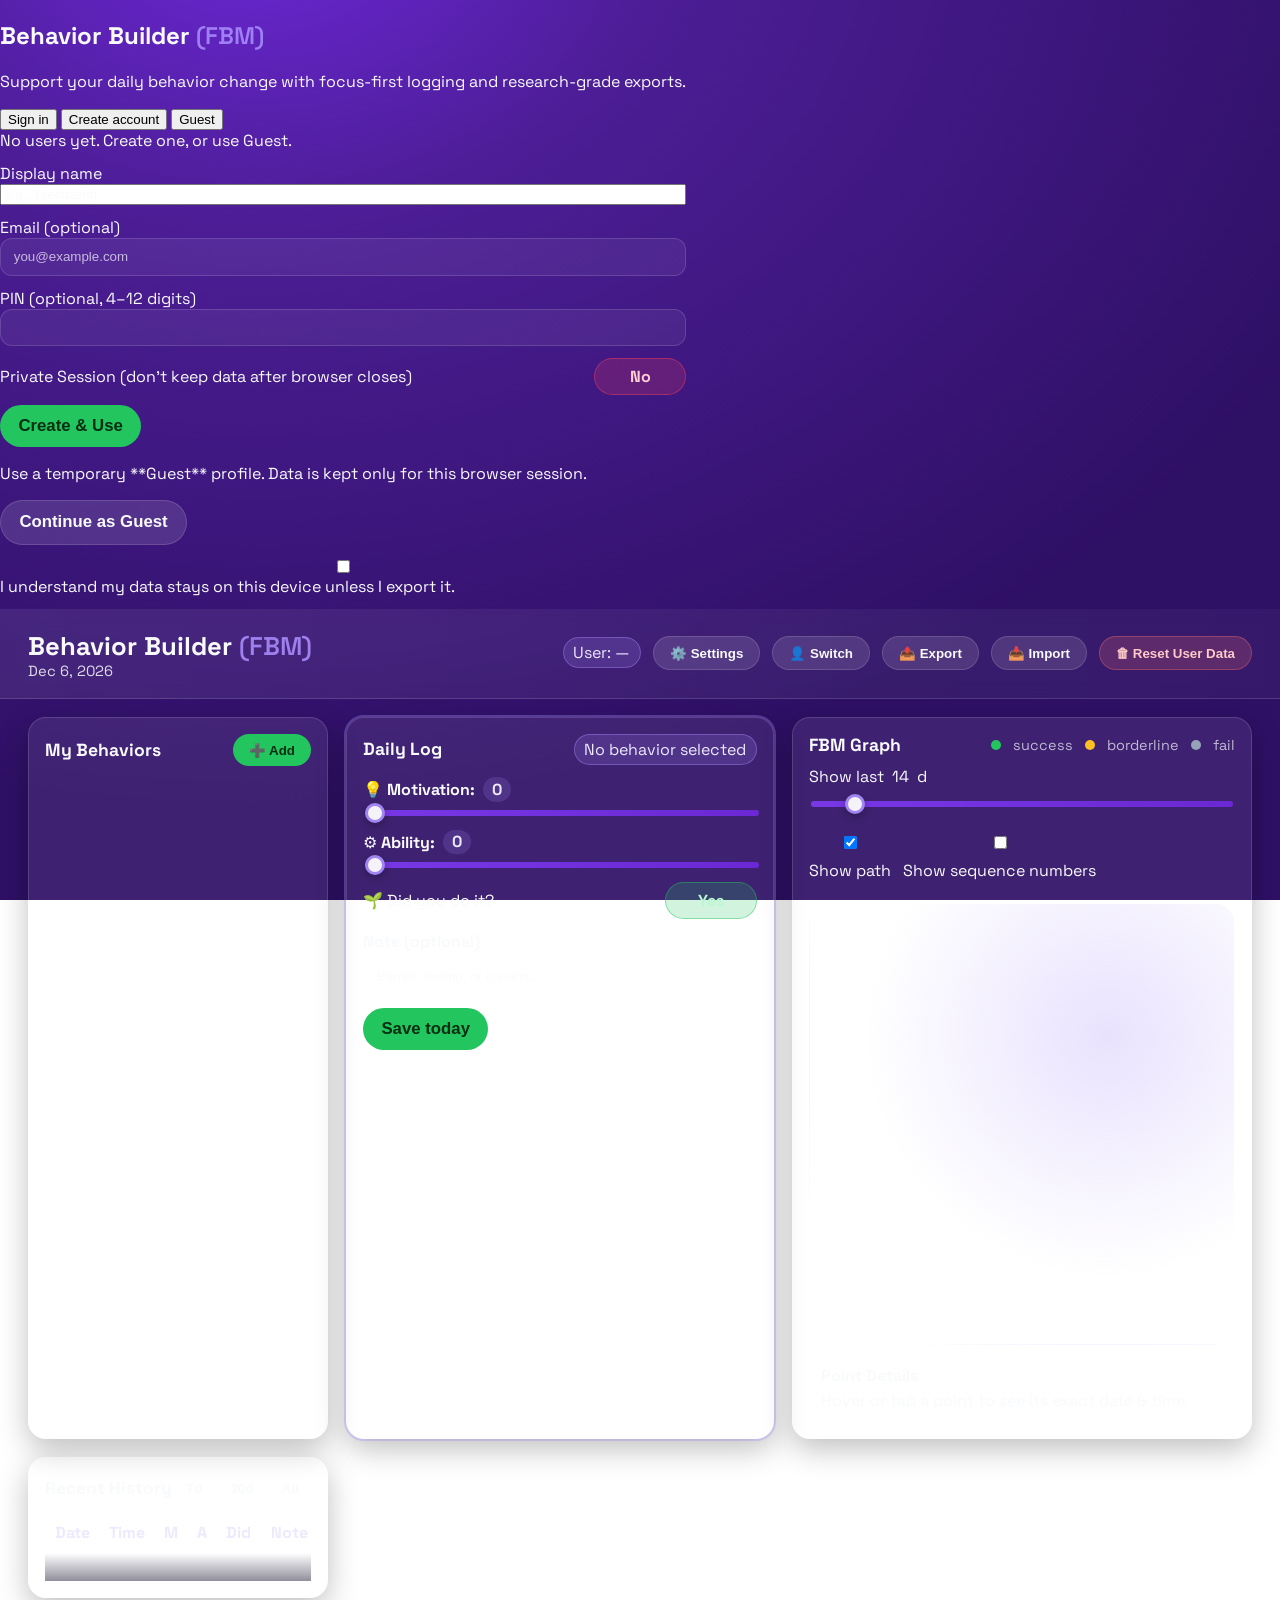
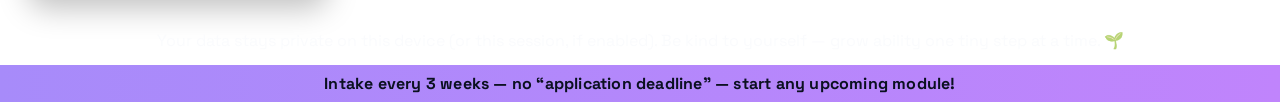
==== commit a551ab69: "last version" ====
--- a/index.html
+++ b/index.html
@@ -1,5 +1,244 @@
 <!DOCTYPE html>
-<html lang="en"><head>
-  <meta charset="utf-8"><meta http-equiv="refresh" content="0; url=login.html">
-  <title>Redirecting…</title>
-</head><body>Redirecting to <a href="login.html">login</a>…</body></html>
+<html lang="en">
+<head>
+  <meta charset="utf-8" />
+  <meta name="viewport" content="width=device-width,initial-scale=1" />
+  <title>Behavior Builder (FBM)</title>
+  <link rel="stylesheet" href="style.css" />
+</head>
+<body>
+  <!-- ===== Welcome / Login (full screen) ===== -->
+  <section id="welcomeScreen" class="welcome">
+    <div class="welcome-card">
+      <h1>Behavior Builder <span class="subtle">(FBM)</span></h1>
+      <p class="muted">Support your daily behavior change with focus-first logging and research-grade exports.</p>
+
+      <div class="tabs">
+        <button class="tab active" data-tab="signin">Sign in</button>
+        <button class="tab" data-tab="create">Create account</button>
+        <button class="tab" data-tab="guest">Guest</button>
+      </div>
+
+      <div class="tab-panels">
+        <!-- Sign in -->
+        <div class="tab-panel" data-panel="signin" style="display:block">
+          <div id="accountList" class="account-list"></div>
+        </div>
+
+        <!-- Create -->
+        <div class="tab-panel" data-panel="create">
+          <label class="field"><span>Display name</span><input id="newUserName" placeholder="e.g., Taechasith" /></label>
+          <label class="field"><span>Email (optional)</span><input id="newUserEmail" type="email" placeholder="you@example.com" /></label>
+          <label class="field"><span>PIN (optional, 4–12 digits)</span><input id="newUserPin" type="password" inputmode="numeric" /></label>
+          <div class="toggle-row">
+            <span>Private Session (don’t keep data after browser closes)</span>
+            <div id="createPrivateToggle" class="toggle off" tabindex="0" aria-pressed="false">No</div>
+          </div>
+          <button id="createUserBtn" class="btn primary big">Create & Use</button>
+        </div>
+
+        <!-- Guest -->
+        <div class="tab-panel" data-panel="guest">
+          <p>Use a temporary **Guest** profile. Data is kept only for this browser session.</p>
+          <button id="useGuestBtn" class="btn ghost big">Continue as Guest</button>
+        </div>
+      </div>
+
+      <div class="welcome-consent">
+        <label class="field checkbox">
+          <input id="consentChk" type="checkbox" /> I understand my data stays on this device unless I export it.
+        </label>
+      </div>
+    </div>
+  </section>
+
+  <!-- ===== App header ===== -->
+  <header class="app-header">
+    <div class="title-wrap">
+      <h1>Behavior Builder <span class="subtle">(FBM)</span></h1>
+      <div id="today" class="today"></div>
+    </div>
+    <div class="header-actions">
+      <span id="currentUserBadge" class="badge">User: —</span>
+      <button id="openSettingsBtn" class="btn ghost">⚙️ Settings</button>
+      <button id="switchUserBtn" class="btn ghost">👤 Switch</button>
+      <button id="exportOptionsBtn" class="btn ghost">📤 Export</button>
+      <button id="importBtn" class="btn ghost">📥 Import</button>
+      <button id="resetBtn"  class="btn danger">🗑 Reset User Data</button>
+      <input id="importFile" type="file" accept="application/json,text/csv" hidden />
+    </div>
+  </header>
+
+  <main class="grid">
+    <!-- Left: Behaviors -->
+    <section class="card" id="behaviorsCard" aria-labelledby="behaviorsTitle">
+      <div class="card-header">
+        <h2 id="behaviorsTitle">My Behaviors</h2>
+        <button id="addBehaviorBtn" class="btn primary">➕ Add</button>
+      </div>
+      <ul id="behaviorList" class="behavior-list" role="list"></ul>
+    </section>
+
+    <!-- Center: Daily Log -->
+    <section class="card focus" id="dailyCard" aria-labelledby="dailyTitle">
+      <div class="card-header">
+        <h2 id="dailyTitle">Daily Log</h2>
+        <div id="selectedBehaviorName" class="badge">No behavior selected</div>
+      </div>
+
+      <div id="focusBanner" class="focus-banner hidden">
+        Focus Mode is on — history/graph are hidden until you log today. This reduces bias and supports autonomy.
+      </div>
+
+      <div class="field">
+        <label for="motivation">💡 Motivation: <span id="motivationVal" class="pill">0</span></label>
+        <input id="motivation" type="range" min="0" max="10" step="1" value="0" />
+      </div>
+
+      <div class="field">
+        <label for="ability">⚙️ Ability: <span id="abilityVal" class="pill">0</span></label>
+        <input id="ability" type="range" min="0" max="10" step="1" value="0" />
+      </div>
+
+      <div class="toggle-row" role="group" aria-label="Did you do it?">
+        <span>🌱 Did you do it?</span>
+        <div class="toggle" id="didToggle" tabindex="0" aria-pressed="true">Yes</div>
+      </div>
+
+      <div class="field">
+        <label for="note">Note (optional)</label>
+        <input id="note" type="text" placeholder="Barrier, feeling, or context..." />
+      </div>
+
+      <button id="saveEntryBtn" class="btn big primary" aria-label="Save today's entry">Save today</button>
+
+      <div id="suggestionBox" class="suggestion hidden" aria-live="polite"></div>
+    </section>
+
+    <!-- Right: Graph -->
+    <section class="card" id="graphCard" aria-labelledby="graphTitle">
+      <div class="card-header">
+        <h2 id="graphTitle">FBM Graph</h2>
+        <div class="legend">
+          <span class="dot success"></span> success
+          <span class="dot borderline"></span> borderline
+          <span class="dot fail"></span> fail
+        </div>
+      </div>
+
+      <div class="graph-controls">
+        <label>Show last <span id="daysVal">14</span>d</label>
+        <input id="rangeDays" type="range" min="7" max="90" step="1" value="14" />
+        <label class="field checkbox">
+          <input id="showPathChk" type="checkbox" checked /> Show path
+        </label>
+        <label class="field checkbox">
+          <input id="showSeqChk" type="checkbox" /> Show sequence numbers
+        </label>
+      </div>
+
+      <div class="svg-wrap">
+        <svg id="fbmGraph" viewBox="0 0 420 420" width="420" height="420" role="img" aria-label="Fogg Behavior Model graph"></svg>
+      </div>
+
+      <div id="pointDetails" class="point-details">
+        <div class="pd-title">Point Details</div>
+        <div class="pd-body muted">Hover or tap a point to see its exact date & time.</div>
+      </div>
+    </section>
+
+    <!-- Bottom: History -->
+    <section class="card span-3" id="historyCard" aria-labelledby="historyTitle">
+      <div class="card-header">
+        <h2 id="historyTitle">Recent History</h2>
+        <div class="filters">
+          <button data-range="7"  class="btn ghost small filter-btn">7d</button>
+          <button data-range="30" class="btn ghost small filter-btn">30d</button>
+          <button data-range="all" class="btn ghost small filter-btn active">All</button>
+        </div>
+      </div>
+      <div class="table-wrap">
+        <table class="table" id="historyTable">
+          <thead>
+            <tr>
+              <th>Date</th><th>Time</th><th>M</th><th>A</th><th>Did</th><th>Note</th>
+            </tr>
+          </thead>
+          <tbody></tbody>
+        </table>
+        <div class="fade-mask"></div>
+      </div>
+    </section>
+  </main>
+
+  <footer class="app-footer">
+    Your data stays private on this device (or this session, if enabled). Be kind to yourself — grow ability one tiny step at a time. 🌱
+  </footer>
+
+  <!-- Add/Edit Behavior Modal -->
+  <dialog id="behaviorModal" class="modal">
+    <form method="dialog" class="modal-body" id="behaviorForm">
+      <h3 id="behaviorModalTitle">Add Behavior</h3>
+      <label class="field"><span>Title</span><input id="behaviorTitle" required placeholder="Read 1 page" /></label>
+      <label class="field"><span>Anchor (prompt)</span><input id="behaviorAnchor" placeholder="After I brush teeth, I will..." /></label>
+      <label class="field"><span>Tiny version (≤ 2 minutes)</span><input id="behaviorTiny" placeholder="Read one paragraph" /></label>
+      <menu class="modal-actions">
+        <button value="cancel" class="btn ghost">Cancel</button>
+        <button id="saveBehaviorBtn" value="default" class="btn primary">Save</button>
+      </menu>
+    </form>
+  </dialog>
+
+  <!-- Export options -->
+  <dialog id="exportModal" class="modal">
+    <form method="dialog" class="modal-body" id="exportForm">
+      <h3>Export Options</h3>
+      <label class="field checkbox"><input type="checkbox" id="optCSV" checked /> Export tidy CSV (entries)</label>
+      <label class="field checkbox"><input type="checkbox" id="optJSON" checked /> Export JSON package (+ codebook)</label>
+      <label class="field checkbox"><input type="checkbox" id="optNotes" checked /> Include notes (may contain PII)</label>
+      <label class="field checkbox"><input type="checkbox" id="optBehaviorMeta" checked /> Include behavior metadata in CSV</label>
+      <menu class="modal-actions">
+        <button value="cancel" class="btn ghost">Cancel</button>
+        <button id="doExportBtn" value="default" class="btn primary">Export</button>
+      </menu>
+    </form>
+  </dialog>
+
+  <!-- Settings -->
+  <dialog id="settingsModal" class="modal">
+    <div class="modal-body">
+      <h3>Settings</h3>
+      <label class="field checkbox">
+        <input id="focusModeChk" type="checkbox" checked />
+        Focus Mode (hide history & graph until today is saved)
+      </label>
+      <label class="field checkbox">
+        <input id="blindHistoryChk" type="checkbox" checked />
+        Blind History (don’t show aggregate stats before today’s entry)
+      </label>
+      <label class="field checkbox">
+        <input id="privateSessionChk" type="checkbox" />
+        Private Session (store data in sessionStorage instead of localStorage)
+      </label>
+      <menu class="modal-actions">
+        <button id="closeSettingsBtn" class="btn primary">Done</button>
+      </menu>
+    </div>
+  </dialog>
+
+  <!-- Confirm Reset -->
+  <dialog id="confirmModal" class="modal">
+    <div class="modal-body">
+      <h3>Reset current user's data?</h3>
+      <p>This deletes all behaviors and entries for this user on this device.</p>
+      <menu class="modal-actions">
+        <button id="cancelReset" class="btn ghost">Cancel</button>
+        <button id="confirmReset" class="btn danger">Delete</button>
+      </menu>
+    </div>
+  </dialog>
+
+  <script src="app.js"></script>
+</body>
+<div class="ribbon">Intake every 3 weeks — no “application deadline” — start any upcoming module!</div>
+</html>
--- a/style.css
+++ b/style.css
@@ -0,0 +1,202 @@
+/* --- HARBOUR.SPACE–inspired theme -------------------------------------- */
+@import url('https://fonts.googleapis.com/css2?family=Space+Grotesk:wght@400;600;700&display=swap');
+
+:root{
+  /* brand */
+  --brand-1:#4C1D95;      /* deep violet */
+  --brand-2:#6D28D9;      /* vivid violet */
+  --brand-3:#7C3AED;
+  --brand-4:#A78BFA;
+  --cta:#22c55e;          /* green pill (Apply) */
+  --cta-ink:#052e12;
+
+  /* surface */
+  --bg: radial-gradient(1200px 900px at 20% -10%, #6D28D9 0%, #4C1D95 35%, #2E1065 100%);
+  --card: rgba(255,255,255,.08);
+  --card-border: rgba(255,255,255,.14);
+  --glass-shadow: 0 10px 30px rgba(0,0,0,.25);
+
+  /* text */
+  --ink:#F8FAFC;          /* near white */
+  --muted:rgba(248,250,252,.7);
+  --link:#A78BFA;
+
+  /* graph */
+  --good:#22c55e;
+  --warn:#fbbf24;
+  --fail:#94a3b8;
+
+  --radius:18px;
+}
+
+/* Base */
+*{box-sizing:border-box}
+html,body{height:100%}
+body{
+  margin:0;
+  font-family:"Space Grotesk", system-ui, -apple-system, Segoe UI, Roboto, "Helvetica Neue", Arial, sans-serif;
+  background:var(--bg) fixed;
+  color:var(--ink);
+  -webkit-font-smoothing:antialiased;
+  -moz-osx-font-smoothing:grayscale;
+}
+
+/* Top ribbon (optional) */
+.ribbon{
+  width:100%;
+  text-align:center;
+  padding:8px 12px;
+  color:#0b1020;
+  background:linear-gradient(90deg,#a78bfa,#c084fc);
+  font-weight:700;
+  letter-spacing:.2px;
+}
+
+/* Header */
+.app-header{
+  display:flex; justify-content:space-between; align-items:center;
+  padding:18px clamp(14px,3vw,28px);
+  background:linear-gradient(90deg, rgba(255,255,255,.08), rgba(255,255,255,.04));
+  backdrop-filter: blur(8px);
+  position:sticky; top:0; z-index:5;
+  border-bottom:1px solid var(--card-border);
+}
+.title-wrap h1{margin:.2rem 0 0; font-size:clamp(1.2rem,2.4vw,1.6rem)}
+.subtle{font-weight:600;opacity:.9;color:var(--link)}
+.today{font-size:.92rem; opacity:.85}
+.header-actions .btn{margin-left:.5rem}
+
+/* Layout */
+.grid{
+  display:grid;
+  grid-template-columns: 300px 1fr 460px;
+  gap:18px;
+  padding:18px clamp(14px,3vw,28px);
+}
+@media (max-width:1100px){ .grid{grid-template-columns:1fr} }
+
+/* Cards (glass) */
+.card{
+  background:var(--card);
+  border:1px solid var(--card-border);
+  border-radius:var(--radius);
+  box-shadow:var(--glass-shadow);
+  padding:16px;
+}
+.card.focus{outline:2px solid rgba(167,139,250,.35)}
+.card-header{display:flex;align-items:center;justify-content:space-between;margin-bottom:10px}
+.card-header h2{margin:0;font-size:1.1rem}
+
+/* Pills / Buttons */
+.badge{
+  background:rgba(167,139,250,.18);
+  color:#EDE9FE;
+  padding:.25rem .6rem; border-radius:999px; border:1px solid rgba(167,139,250,.4);
+}
+.pill{
+  display:inline-flex; align-items:center; justify-content:center;
+  padding:.12rem .55rem; border-radius:999px; background:rgba(167,139,250,.18); color:#EDE9FE; font-weight:700; margin-left:.25rem;
+}
+.btn{
+  appearance:none; border:none; cursor:pointer; border-radius:999px;
+  padding:.55rem 1rem; font-weight:700;
+  transition:.15s transform ease, .2s background ease, .15s opacity ease;
+}
+.btn:hover{transform:translateY(-1px)}
+.btn:active{transform:translateY(0)}
+.btn.primary{background:var(--cta); color:var(--cta-ink)}
+.btn.ghost{background:rgba(255,255,255,.12); color:#F8FAFC; border:1px solid var(--card-border)}
+.btn.danger{background:rgba(248,113,113,.2); color:#fecaca; border:1px solid rgba(248,113,113,.35)}
+.btn.small{padding:.35rem .7rem}
+.btn.big{padding:.7rem 1.15rem; font-size:1.05rem}
+
+/* Toggles */
+.toggle-row{display:flex;align-items:center;justify-content:space-between;margin:10px 0}
+.toggle{
+  width:92px; text-align:center; padding:.42rem .6rem; border-radius:999px;
+  background:rgba(34,197,94,.2); color:#bbf7d0; font-weight:800; cursor:pointer;
+  outline:none; border:1px solid rgba(34,197,94,.45); user-select:none;
+}
+.toggle.off{background:rgba(244,63,94,.2); color:#fecdd3; border-color:rgba(244,63,94,.45)}
+.toggle:focus{box-shadow:0 0 0 3px rgba(167,139,250,.35)}
+
+/* Inputs */
+.field{display:flex;flex-direction:column;margin:12px 0}
+.field > label{font-weight:700; margin-bottom:6px}
+.field > input[type="text"],
+.field > input[type="email"],
+.field > input[type="password"]{
+  padding:.65rem .8rem; border:1px solid var(--card-border); border-radius:12px;
+  background:rgba(255,255,255,.06); color:var(--ink);
+}
+.field > input::placeholder{color:var(--muted)}
+
+/* Range sliders (WebKit + Firefox) */
+input[type="range"]{
+  -webkit-appearance:none; width:100%; height:6px; border-radius:999px;
+  background:linear-gradient(90deg, var(--brand-3), var(--brand-2));
+  outline:none; opacity:.95;
+}
+input[type="range"]::-webkit-slider-thumb{
+  -webkit-appearance:none; width:20px; height:20px; border-radius:50%;
+  background:#fff; border:3px solid var(--brand-4); box-shadow:0 3px 10px rgba(0,0,0,.3);
+}
+input[type="range"]::-moz-range-thumb{
+  width:20px; height:20px; border-radius:50%; background:#fff; border:3px solid var(--brand-4);
+}
+
+/* Lists */
+.behavior-list{list-style:none;margin:0;padding:0;display:flex;flex-direction:column;gap:10px;max-height:460px;overflow:auto}
+.beh-item{
+  display:flex;justify-content:space-between;align-items:center;
+  padding:.7rem .8rem; border:1px solid var(--card-border); border-radius:14px; background:rgba(255,255,255,.04);
+}
+.beh-actions{display:flex;gap:6px}
+.icon-btn{
+  background:rgba(255,255,255,.08); border:1px solid var(--card-border); color:#fff;
+  padding:.25rem .55rem; border-radius:999px; cursor:pointer;
+}
+
+/* Graph */
+.legend{display:flex;gap:12px;align-items:center;color:var(--muted);font-size:.9rem}
+.dot{display:inline-block;width:10px;height:10px;border-radius:50%}
+.dot.success{background:var(--good)}
+.dot.borderline{background:var(--warn)}
+.dot.fail{background:var(--fail)}
+
+.graph-controls{display:flex;align-items:center;gap:12px;margin-bottom:10px;flex-wrap:wrap}
+.graph-controls label{display:flex;align-items:center;gap:8px}
+.svg-wrap{
+  display:flex;justify-content:center;align-items:center; padding:10px;
+  border-radius:22px;
+  background: radial-gradient(240px 240px at 70% 30%, rgba(167,139,250,.25), rgba(255,255,255,.02));
+  border:1px solid var(--card-border);
+}
+#fbmGraph{background:transparent;border-radius:14px}
+.point-details{margin-top:10px;padding:.6rem .7rem;background:rgba(255,255,255,.06);border:1px solid var(--card-border);border-radius:12px}
+.pd-title{font-weight:800;margin-bottom:.25rem}
+
+/* Table */
+.table-wrap{position:relative;max-height:280px;overflow:auto}
+.table{width:100%;border-collapse:collapse}
+.table th,.table td{padding:.6rem;border-bottom:1px solid var(--card-border);text-align:center}
+.table thead th{color:#EDE9FE}
+.table tbody tr:nth-child(odd){background:rgba(255,255,255,.03)}
+.fade-mask{position:sticky; bottom:0; height:28px;background:linear-gradient(180deg,rgba(0,0,0,0), rgba(12,6,32,.45))}
+
+/* Suggestion / Focus */
+.suggestion{
+  margin-top:12px; padding:.75rem .9rem;
+  background:rgba(59,130,246,.15); border-left:5px solid #60a5fa; border-radius:12px; color:#eaf2ff;
+}
+.focus-banner{background:rgba(251,191,36,.18); color:#fffbeb; border-left:5px solid #fbbf24; border-radius:12px; padding:.65rem .8rem; margin-bottom:.6rem}
+.hidden{display:none}
+
+/* Modals */
+.modal{border:none;border-radius:20px;padding:0;box-shadow:var(--glass-shadow);max-width:560px;background:rgba(8,8,18,.92);color:var(--ink);border:1px solid var(--card-border)}
+.modal::backdrop{background:rgba(10,10,24,.55)}
+.modal-body{padding:16px 16px 8px}
+.modal-actions{display:flex;justify-content:flex-end;gap:8px;margin-top:10px}
+
+/* Footer */
+.app-footer{padding:14px;text-align:center;color:var(--muted)}
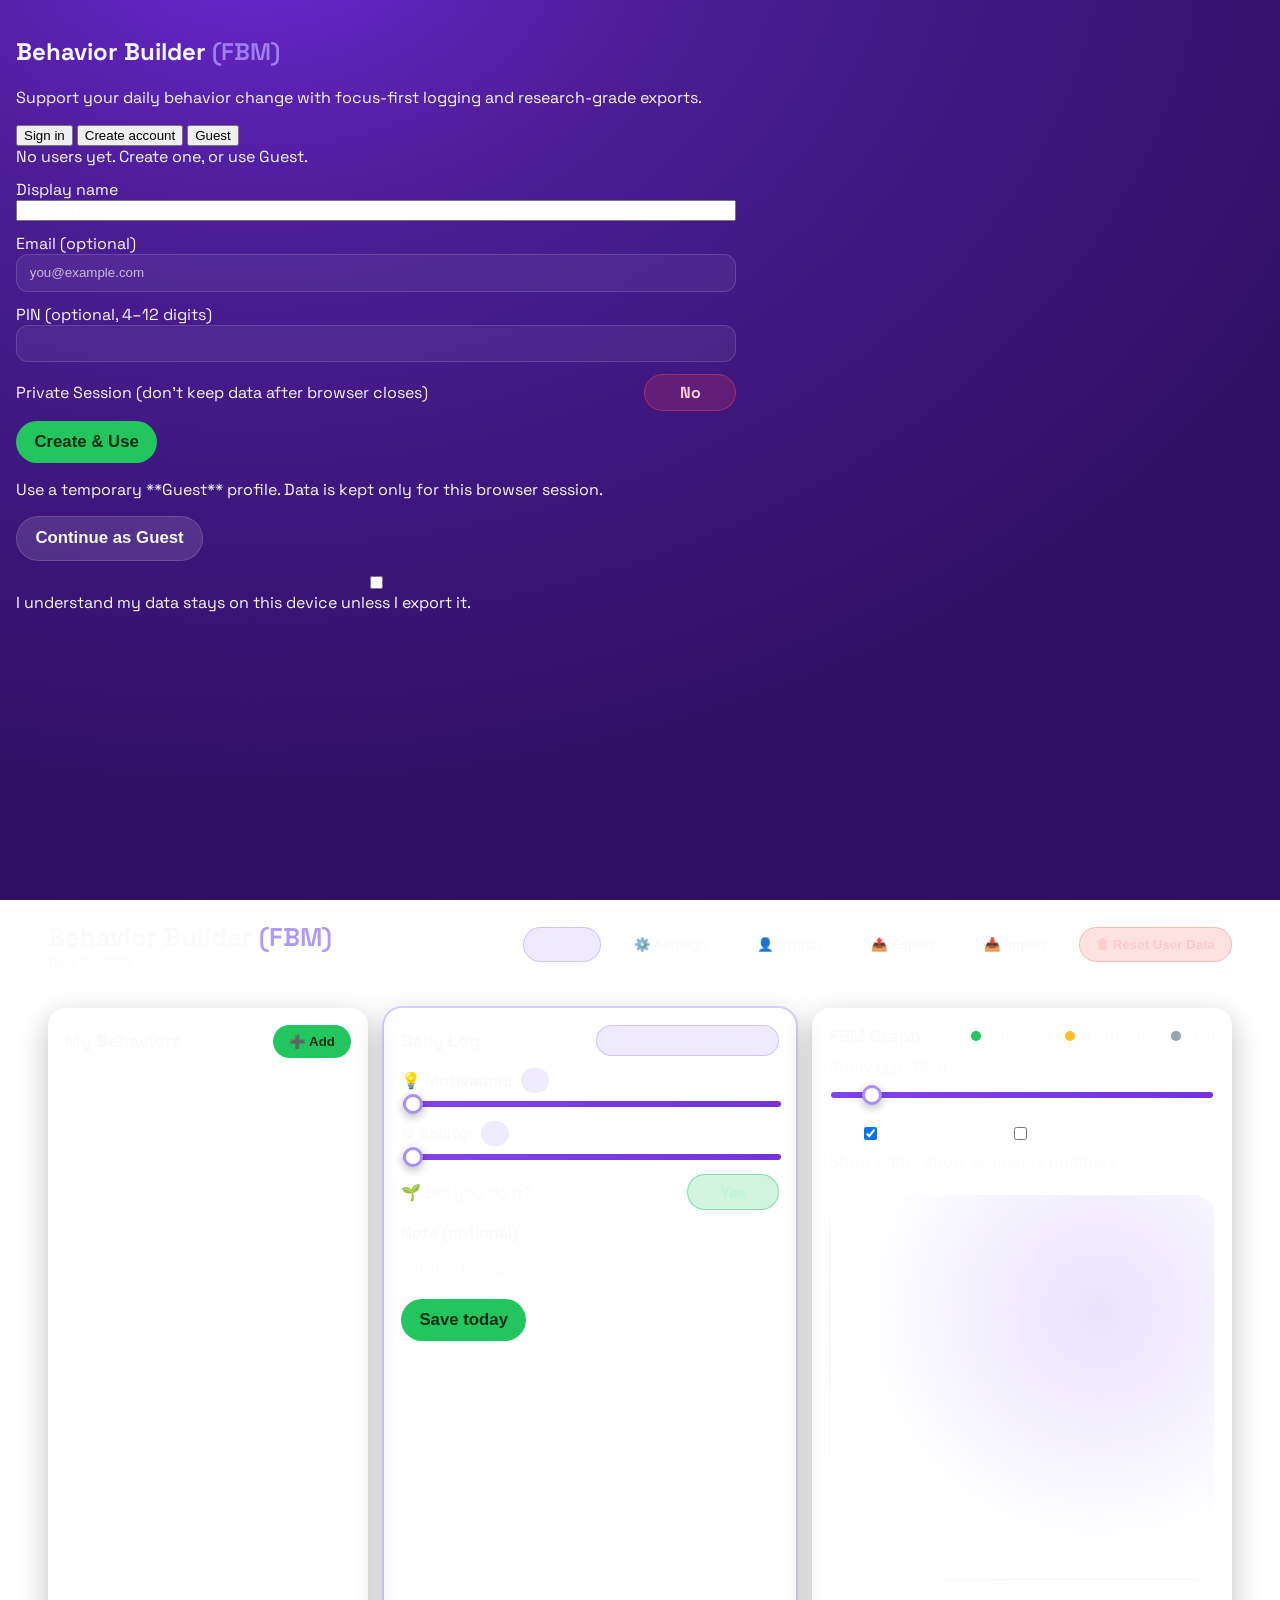
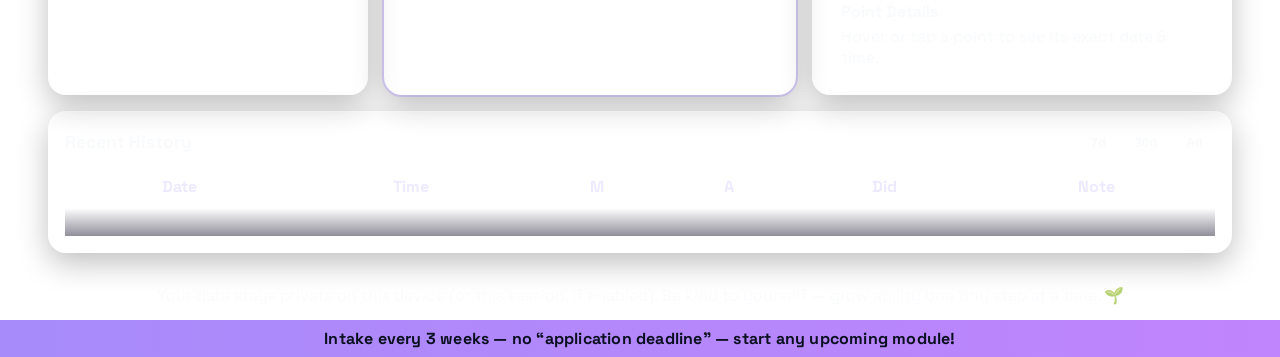
==== commit ea95d00d: "last version" ====
--- a/index.html
+++ b/index.html
@@ -2,7 +2,7 @@
 <html lang="en">
 <head>
   <meta charset="utf-8" />
-  <meta name="viewport" content="width=device-width,initial-scale=1" />
+  <meta name="viewport" content="width=device-width,initial-scale=1,viewport-fit=cover">
   <title>Behavior Builder (FBM)</title>
   <link rel="stylesheet" href="style.css" />
 </head>
--- a/style.css
+++ b/style.css
@@ -200,3 +200,55 @@
 
 /* Footer */
 .app-footer{padding:14px;text-align:center;color:var(--muted)}
+/* === RESPONSIVE FIXES (mobile + desktop) =============================== */
+
+/* Center the main content on big screens, keep fluid on mobile */
+:root { --maxw: 1240px; }
+.app-header, .grid, .app-footer { max-width: var(--maxw); margin-inline: auto; }
+
+/* Header buttons no longer overflow */
+.app-header { flex-wrap: wrap; gap: 8px; }
+.header-actions { display: flex; flex-wrap: wrap; gap: 8px; }
+
+/* Fluid grid that adapts from 1 → 2 → 3 columns */
+.grid { display: grid; grid-template-columns: 1fr; gap: 16px; }
+@media (min-width: 820px) {
+  .grid { grid-template-columns: 320px 1fr; }
+}
+@media (min-width: 1100px) {
+  .grid { grid-template-columns: 320px 1fr 420px; }
+}
+/* Ensure "Recent History" still spans all columns */
+.span-3 { grid-column: 1 / -1; }
+
+/* Graph scales to container */
+.svg-wrap { padding: 10px; }
+.square { width: 100%; aspect-ratio: 1 / 1; }
+#fbmGraph { width: 100%; height: 100%; display: block; }
+svg { max-width: 100%; height: auto; }
+
+/* Welcome screen fits small phones (no clipped content) */
+.welcome {
+  padding: 16px;
+  overflow: auto;                 /* scroll if content is tall */
+  min-height: calc(var(--vh, 1vh) * 100);
+}
+.welcome-card { width: min(720px, 100%); }
+
+/* Tables scroll horizontally on narrow screens (no squish) */
+.table-wrap { overflow: auto; }
+.table { min-width: 600px; }
+
+/* Slider/thumbnails better touch targets on small devices */
+@media (max-width: 480px) {
+  input[type="range"]::-webkit-slider-thumb { width: 24px; height: 24px; }
+  input[type="range"]::-moz-range-thumb { width: 24px; height: 24px; }
+  .btn.big { padding: .65rem .9rem; font-size: 1rem; }
+  .card { padding: 12px; }
+  .card-header h2 { font-size: 1rem; }
+}
+
+/* Respect reduced motion to avoid janky feel on mobile */
+@media (prefers-reduced-motion: reduce) {
+  .btn, .icon-btn { transition: none !important; }
+}
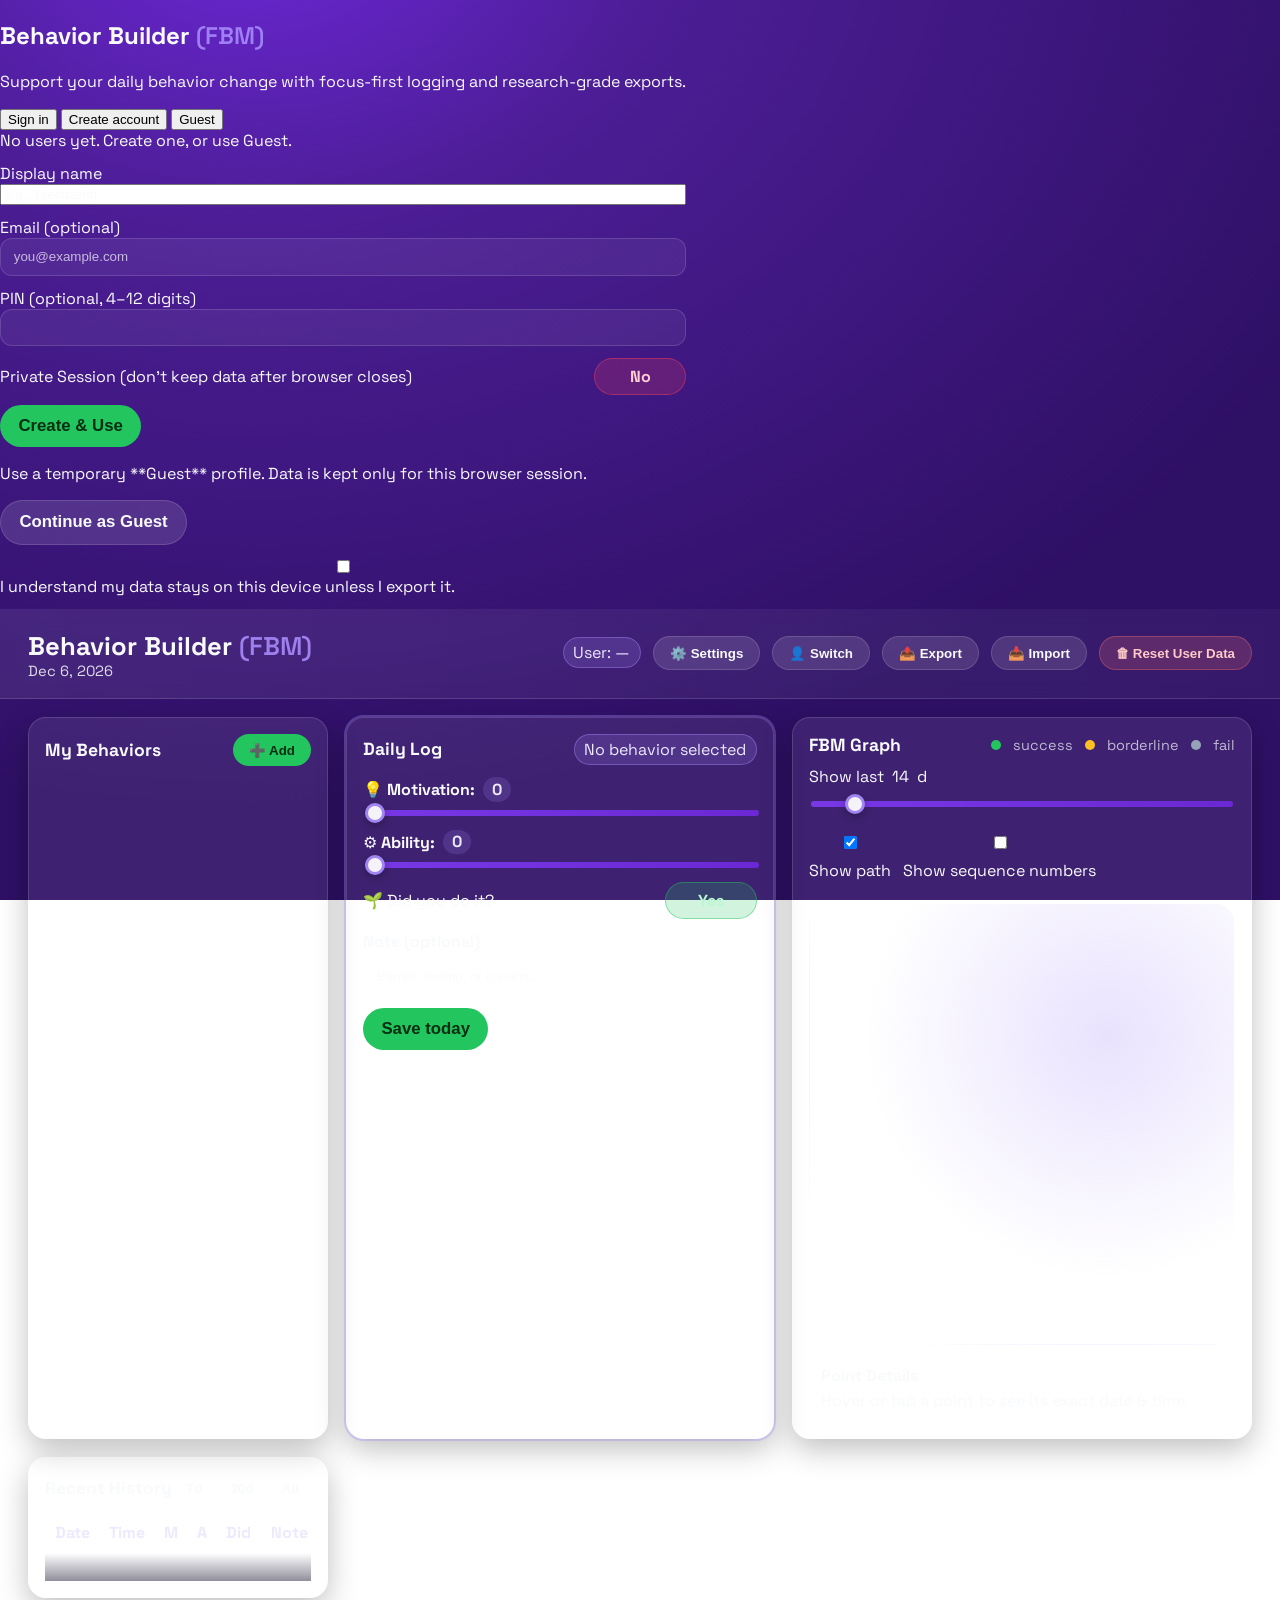
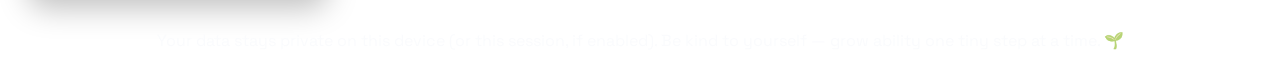
==== commit b026a97d: "hope its last version" ====
--- a/index.html
+++ b/index.html
@@ -2,7 +2,7 @@
 <html lang="en">
 <head>
   <meta charset="utf-8" />
-  <meta name="viewport" content="width=device-width,initial-scale=1,viewport-fit=cover">
+  <meta name="viewport" content="width=device-width,initial-scale=1" />
   <title>Behavior Builder (FBM)</title>
   <link rel="stylesheet" href="style.css" />
 </head>
@@ -240,5 +240,4 @@
 
   <script src="app.js"></script>
 </body>
-<div class="ribbon">Intake every 3 weeks — no “application deadline” — start any upcoming module!</div>
 </html>
--- a/style.css
+++ b/style.css
@@ -200,55 +200,3 @@
 
 /* Footer */
 .app-footer{padding:14px;text-align:center;color:var(--muted)}
-/* === RESPONSIVE FIXES (mobile + desktop) =============================== */
-
-/* Center the main content on big screens, keep fluid on mobile */
-:root { --maxw: 1240px; }
-.app-header, .grid, .app-footer { max-width: var(--maxw); margin-inline: auto; }
-
-/* Header buttons no longer overflow */
-.app-header { flex-wrap: wrap; gap: 8px; }
-.header-actions { display: flex; flex-wrap: wrap; gap: 8px; }
-
-/* Fluid grid that adapts from 1 → 2 → 3 columns */
-.grid { display: grid; grid-template-columns: 1fr; gap: 16px; }
-@media (min-width: 820px) {
-  .grid { grid-template-columns: 320px 1fr; }
-}
-@media (min-width: 1100px) {
-  .grid { grid-template-columns: 320px 1fr 420px; }
-}
-/* Ensure "Recent History" still spans all columns */
-.span-3 { grid-column: 1 / -1; }
-
-/* Graph scales to container */
-.svg-wrap { padding: 10px; }
-.square { width: 100%; aspect-ratio: 1 / 1; }
-#fbmGraph { width: 100%; height: 100%; display: block; }
-svg { max-width: 100%; height: auto; }
-
-/* Welcome screen fits small phones (no clipped content) */
-.welcome {
-  padding: 16px;
-  overflow: auto;                 /* scroll if content is tall */
-  min-height: calc(var(--vh, 1vh) * 100);
-}
-.welcome-card { width: min(720px, 100%); }
-
-/* Tables scroll horizontally on narrow screens (no squish) */
-.table-wrap { overflow: auto; }
-.table { min-width: 600px; }
-
-/* Slider/thumbnails better touch targets on small devices */
-@media (max-width: 480px) {
-  input[type="range"]::-webkit-slider-thumb { width: 24px; height: 24px; }
-  input[type="range"]::-moz-range-thumb { width: 24px; height: 24px; }
-  .btn.big { padding: .65rem .9rem; font-size: 1rem; }
-  .card { padding: 12px; }
-  .card-header h2 { font-size: 1rem; }
-}
-
-/* Respect reduced motion to avoid janky feel on mobile */
-@media (prefers-reduced-motion: reduce) {
-  .btn, .icon-btn { transition: none !important; }
-}
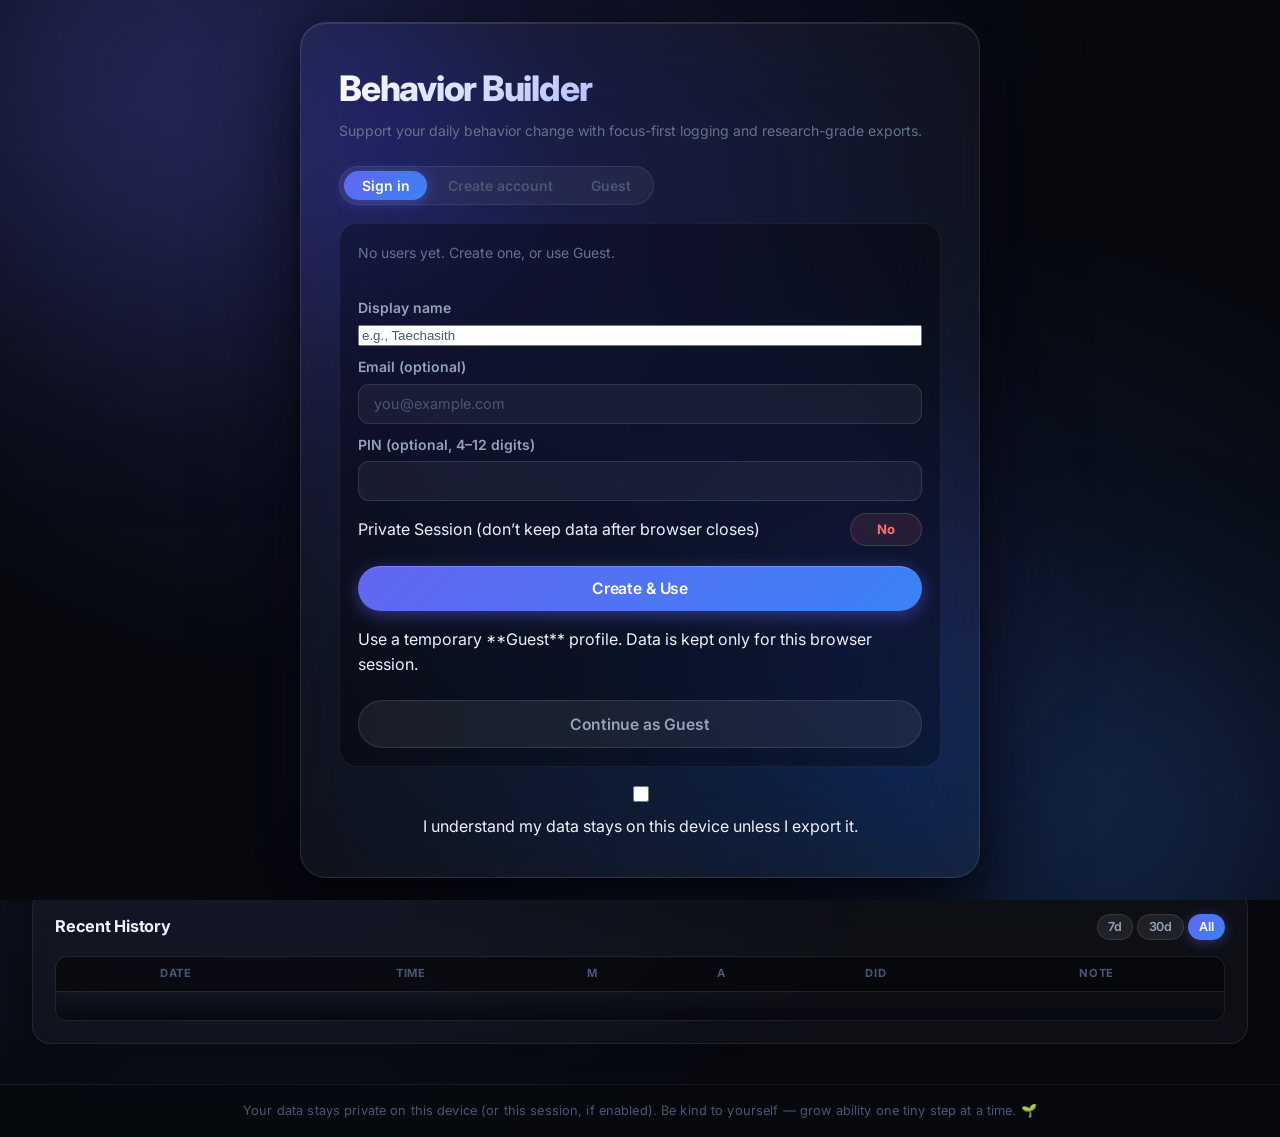
==== commit b6e83f94: "redesign: premium dark theme with glassmorphism UI - Dark space bg with dot grid texture + radial gr" ====
--- a/index.html
+++ b/index.html
@@ -4,11 +4,17 @@
   <meta charset="utf-8" />
   <meta name="viewport" content="width=device-width,initial-scale=1" />
   <title>Behavior Builder (FBM)</title>
+  <link rel="preconnect" href="https://fonts.googleapis.com" />
+  <link rel="preconnect" href="https://fonts.gstatic.com" crossorigin />
+  <link href="https://fonts.googleapis.com/css2?family=Inter:wght@400;500;600;700;800&display=swap" rel="stylesheet" />
   <link rel="stylesheet" href="style.css" />
 </head>
 <body>
   <!-- ===== Welcome / Login (full screen) ===== -->
   <section id="welcomeScreen" class="welcome">
+    <div class="orb orb-1"></div>
+    <div class="orb orb-2"></div>
+    <div class="orb orb-3"></div>
     <div class="welcome-card">
       <h1>Behavior Builder <span class="subtle">(FBM)</span></h1>
       <p class="muted">Support your daily behavior change with focus-first logging and research-grade exports.</p>
--- a/style.css
+++ b/style.css
@@ -1,202 +1,537 @@
-/* --- HARBOUR.SPACE–inspired theme -------------------------------------- */
-@import url('https://fonts.googleapis.com/css2?family=Space+Grotesk:wght@400;600;700&display=swap');
-
-:root{
-  /* brand */
-  --brand-1:#4C1D95;      /* deep violet */
-  --brand-2:#6D28D9;      /* vivid violet */
-  --brand-3:#7C3AED;
-  --brand-4:#A78BFA;
-  --cta:#22c55e;          /* green pill (Apply) */
-  --cta-ink:#052e12;
-
-  /* surface */
-  --bg: radial-gradient(1200px 900px at 20% -10%, #6D28D9 0%, #4C1D95 35%, #2E1065 100%);
-  --card: rgba(255,255,255,.08);
-  --card-border: rgba(255,255,255,.14);
-  --glass-shadow: 0 10px 30px rgba(0,0,0,.25);
-
-  /* text */
-  --ink:#F8FAFC;          /* near white */
-  --muted:rgba(248,250,252,.7);
-  --link:#A78BFA;
-
-  /* graph */
-  --good:#22c55e;
-  --warn:#fbbf24;
-  --fail:#94a3b8;
-
-  --radius:18px;
-}
-
-/* Base */
-*{box-sizing:border-box}
-html,body{height:100%}
-body{
-  margin:0;
-  font-family:"Space Grotesk", system-ui, -apple-system, Segoe UI, Roboto, "Helvetica Neue", Arial, sans-serif;
-  background:var(--bg) fixed;
-  color:var(--ink);
-  -webkit-font-smoothing:antialiased;
-  -moz-osx-font-smoothing:grayscale;
-}
-
-/* Top ribbon (optional) */
-.ribbon{
-  width:100%;
-  text-align:center;
-  padding:8px 12px;
-  color:#0b1020;
-  background:linear-gradient(90deg,#a78bfa,#c084fc);
-  font-weight:700;
-  letter-spacing:.2px;
-}
-
-/* Header */
-.app-header{
-  display:flex; justify-content:space-between; align-items:center;
-  padding:18px clamp(14px,3vw,28px);
-  background:linear-gradient(90deg, rgba(255,255,255,.08), rgba(255,255,255,.04));
-  backdrop-filter: blur(8px);
-  position:sticky; top:0; z-index:5;
-  border-bottom:1px solid var(--card-border);
-}
-.title-wrap h1{margin:.2rem 0 0; font-size:clamp(1.2rem,2.4vw,1.6rem)}
-.subtle{font-weight:600;opacity:.9;color:var(--link)}
-.today{font-size:.92rem; opacity:.85}
-.header-actions .btn{margin-left:.5rem}
-
-/* Layout */
-.grid{
-  display:grid;
-  grid-template-columns: 300px 1fr 460px;
-  gap:18px;
-  padding:18px clamp(14px,3vw,28px);
-}
-@media (max-width:1100px){ .grid{grid-template-columns:1fr} }
-
-/* Cards (glass) */
-.card{
-  background:var(--card);
-  border:1px solid var(--card-border);
-  border-radius:var(--radius);
-  box-shadow:var(--glass-shadow);
-  padding:16px;
-}
-.card.focus{outline:2px solid rgba(167,139,250,.35)}
-.card-header{display:flex;align-items:center;justify-content:space-between;margin-bottom:10px}
-.card-header h2{margin:0;font-size:1.1rem}
-
-/* Pills / Buttons */
-.badge{
-  background:rgba(167,139,250,.18);
-  color:#EDE9FE;
-  padding:.25rem .6rem; border-radius:999px; border:1px solid rgba(167,139,250,.4);
-}
-.pill{
-  display:inline-flex; align-items:center; justify-content:center;
-  padding:.12rem .55rem; border-radius:999px; background:rgba(167,139,250,.18); color:#EDE9FE; font-weight:700; margin-left:.25rem;
-}
-.btn{
-  appearance:none; border:none; cursor:pointer; border-radius:999px;
-  padding:.55rem 1rem; font-weight:700;
-  transition:.15s transform ease, .2s background ease, .15s opacity ease;
-}
-.btn:hover{transform:translateY(-1px)}
-.btn:active{transform:translateY(0)}
-.btn.primary{background:var(--cta); color:var(--cta-ink)}
-.btn.ghost{background:rgba(255,255,255,.12); color:#F8FAFC; border:1px solid var(--card-border)}
-.btn.danger{background:rgba(248,113,113,.2); color:#fecaca; border:1px solid rgba(248,113,113,.35)}
-.btn.small{padding:.35rem .7rem}
-.btn.big{padding:.7rem 1.15rem; font-size:1.05rem}
-
-/* Toggles */
-.toggle-row{display:flex;align-items:center;justify-content:space-between;margin:10px 0}
-.toggle{
-  width:92px; text-align:center; padding:.42rem .6rem; border-radius:999px;
-  background:rgba(34,197,94,.2); color:#bbf7d0; font-weight:800; cursor:pointer;
-  outline:none; border:1px solid rgba(34,197,94,.45); user-select:none;
-}
-.toggle.off{background:rgba(244,63,94,.2); color:#fecdd3; border-color:rgba(244,63,94,.45)}
-.toggle:focus{box-shadow:0 0 0 3px rgba(167,139,250,.35)}
-
-/* Inputs */
-.field{display:flex;flex-direction:column;margin:12px 0}
-.field > label{font-weight:700; margin-bottom:6px}
+/* ===== Design Tokens ===== */
+:root {
+  --bg: #07090f;
+  --card: rgba(255,255,255,.035);
+  --card-solid: #0e1420;
+  --ink: #eef2ff;
+  --ink-2: #94a3b8;
+  --muted: #4b5675;
+
+  --accent: #6366f1;
+  --accent-2: #3b82f6;
+  --accent-light: rgba(99,102,241,.12);
+  --accent-text: #a5b4fc;
+
+  --good: #34d399;
+  --good-bg: rgba(52,211,153,.1);
+  --warn: #fbbf24;
+  --warn-bg: rgba(251,191,36,.1);
+  --bad: #475569;
+  --danger: #f87171;
+  --danger-bg: rgba(248,113,113,.1);
+
+  --border: rgba(255,255,255,.08);
+  --border-bright: rgba(255,255,255,.14);
+  --border-focus: rgba(99,102,241,.5);
+
+  --shadow-sm: 0 2px 8px rgba(0,0,0,.4);
+  --shadow: 0 8px 32px rgba(0,0,0,.5), 0 2px 8px rgba(0,0,0,.3);
+  --shadow-lg: 0 16px 56px rgba(0,0,0,.6), 0 4px 16px rgba(0,0,0,.4);
+  --shadow-xl: 0 32px 96px rgba(0,0,0,.75), 0 8px 32px rgba(0,0,0,.5);
+
+  --r-sm: 10px;
+  --r: 18px;
+  --r-lg: 26px;
+  --r-pill: 999px;
+
+  --ease: cubic-bezier(.4,0,.2,1);
+  --dur: 170ms;
+}
+
+/* ===== Reset & Base ===== */
+*, *::before, *::after { box-sizing: border-box; }
+html, body { height: 100%; }
+body {
+  margin: 0;
+  font-family: 'Inter', ui-rounded, system-ui, -apple-system, sans-serif;
+  background: var(--bg);
+  background-image:
+    radial-gradient(ellipse 80% 50% at 20% 0%, rgba(99,102,241,.08) 0%, transparent 60%),
+    radial-gradient(ellipse 60% 40% at 80% 100%, rgba(59,130,246,.06) 0%, transparent 60%);
+  color: var(--ink);
+  line-height: 1.55;
+  -webkit-font-smoothing: antialiased;
+}
+
+/* dot grid texture */
+body::after {
+  content: '';
+  position: fixed; inset: 0; pointer-events: none; z-index: 0;
+  background-image: radial-gradient(rgba(255,255,255,.035) 1px, transparent 1px);
+  background-size: 26px 26px;
+}
+header, main, footer, dialog, .welcome { position: relative; z-index: 1; }
+
+/* scrollbar */
+::-webkit-scrollbar { width: 5px; height: 5px; }
+::-webkit-scrollbar-track { background: transparent; }
+::-webkit-scrollbar-thumb { background: rgba(255,255,255,.1); border-radius: 3px; }
+::-webkit-scrollbar-thumb:hover { background: rgba(255,255,255,.2); }
+
+/* checkboxes */
+input[type="checkbox"] { accent-color: var(--accent); cursor: pointer; }
+
+/* ===== Utilities ===== */
+.subtle { font-weight: 500; opacity: .45; }
+.muted { color: var(--muted); font-size: .875rem; }
+.hidden { display: none !important; }
+
+/* ===== Welcome ===== */
+.welcome {
+  position: fixed; inset: 0;
+  display: flex; align-items: center; justify-content: center;
+  background: radial-gradient(ellipse at 30% 20%, rgba(99,102,241,.18) 0%, transparent 50%),
+              radial-gradient(ellipse at 70% 80%, rgba(59,130,246,.14) 0%, transparent 50%),
+              #07090f;
+  overflow: hidden; z-index: 20;
+}
+
+/* Ambient orbs */
+.orb {
+  position: absolute; border-radius: 50%;
+  filter: blur(90px); pointer-events: none; will-change: transform;
+}
+.orb-1 {
+  width: 700px; height: 700px;
+  background: radial-gradient(circle, rgba(99,102,241,.3) 0%, transparent 70%);
+  top: -280px; left: -200px;
+  animation: orb1 14s ease-in-out infinite;
+}
+.orb-2 {
+  width: 550px; height: 550px;
+  background: radial-gradient(circle, rgba(59,130,246,.22) 0%, transparent 70%);
+  bottom: -200px; right: -120px;
+  animation: orb2 18s ease-in-out infinite;
+}
+.orb-3 {
+  width: 320px; height: 320px;
+  background: radial-gradient(circle, rgba(139,92,246,.18) 0%, transparent 70%);
+  top: 45%; left: 55%;
+  animation: orb3 11s ease-in-out infinite;
+}
+@keyframes orb1 { 0%,100%{transform:translate(0,0) scale(1)} 50%{transform:translate(50px,35px) scale(1.06)} }
+@keyframes orb2 { 0%,100%{transform:translate(0,0) scale(1)} 50%{transform:translate(-35px,-25px) scale(1.09)} }
+@keyframes orb3 { 0%,100%{transform:translate(0,0)} 50%{transform:translate(-25px,22px)} }
+
+.welcome-card {
+  width: min(680px, 95vw);
+  background: rgba(255,255,255,.04);
+  backdrop-filter: blur(48px) saturate(180%);
+  -webkit-backdrop-filter: blur(48px) saturate(180%);
+  border: 1px solid rgba(255,255,255,.1);
+  border-radius: var(--r-lg);
+  box-shadow: var(--shadow-xl),
+              inset 0 1px 0 rgba(255,255,255,.1),
+              0 0 80px rgba(99,102,241,.12);
+  padding: 38px 38px 28px;
+  animation: cardIn .5s var(--ease);
+}
+@keyframes cardIn {
+  from { opacity: 0; transform: translateY(28px) scale(.95); }
+  to   { opacity: 1; transform: translateY(0) scale(1); }
+}
+
+.welcome-card h1 {
+  margin: 0 0 .3rem;
+  font-size: clamp(1.5rem, 3vw, 2.2rem);
+  font-weight: 800; letter-spacing: -.035em;
+  background: linear-gradient(135deg, #ffffff 0%, var(--accent-text) 55%, #93c5fd 100%);
+  -webkit-background-clip: text; -webkit-text-fill-color: transparent;
+  background-clip: text;
+}
+.welcome-card .muted { margin: 0 0 1.5rem; color: #64748b; }
+
+/* Tabs */
+.tabs {
+  display: flex; gap: 3px; margin-bottom: 1.1rem;
+  padding: 4px; background: rgba(255,255,255,.05);
+  border: 1px solid rgba(255,255,255,.08);
+  border-radius: var(--r-pill); width: fit-content;
+}
+.tab {
+  border: none; background: transparent; color: var(--muted);
+  padding: .38rem 1.1rem; border-radius: var(--r-pill);
+  cursor: pointer; font-weight: 600; font-size: .875rem; font-family: inherit;
+  transition: all var(--dur) var(--ease);
+}
+.tab.active {
+  background: linear-gradient(135deg, var(--accent), var(--accent-2));
+  color: #fff;
+  box-shadow: 0 2px 14px rgba(99,102,241,.45);
+}
+.tab:hover:not(.active) { color: var(--ink); background: rgba(255,255,255,.07); }
+
+.tab-panels {
+  background: rgba(0,0,0,.3);
+  border: 1px solid rgba(255,255,255,.06);
+  border-radius: var(--r); padding: 18px;
+}
+
+.account-list { display: flex; flex-direction: column; gap: 8px; }
+.account-card {
+  display: flex; justify-content: space-between; align-items: center;
+  background: rgba(255,255,255,.04);
+  border: 1px solid rgba(255,255,255,.08);
+  border-radius: 14px; padding: .75rem 1rem;
+  transition: all var(--dur) var(--ease);
+}
+.account-card:hover {
+  border-color: rgba(99,102,241,.35);
+  background: rgba(99,102,241,.07);
+  transform: translateX(4px);
+}
+.account-actions { display: flex; gap: 6px; }
+
+.welcome-consent { margin-top: 1rem; }
+.field.checkbox { display: flex; align-items: center; gap: .6rem; cursor: pointer; }
+.field.checkbox input { width: 16px; height: 16px; }
+
+/* ===== App Header ===== */
+.app-header {
+  display: flex; justify-content: space-between; align-items: center;
+  padding: 14px clamp(16px, 2.5vw, 36px);
+  background: rgba(7,9,15,.88);
+  backdrop-filter: blur(20px) saturate(200%);
+  -webkit-backdrop-filter: blur(20px) saturate(200%);
+  position: sticky; top: 0; z-index: 10;
+  border-bottom: 1px solid rgba(255,255,255,.07);
+}
+.title-wrap h1 {
+  margin: 0; font-size: clamp(1rem, 2vw, 1.45rem);
+  font-weight: 800; letter-spacing: -.028em;
+  background: linear-gradient(135deg, #fff 0%, var(--accent-text) 100%);
+  -webkit-background-clip: text; -webkit-text-fill-color: transparent;
+  background-clip: text;
+}
+.today { font-size: .78rem; color: var(--muted); margin-top: .1rem; letter-spacing: .01em; }
+.header-actions { display: flex; align-items: center; gap: 5px; flex-wrap: wrap; }
+
+/* ===== Badge & Pill ===== */
+.badge {
+  background: rgba(99,102,241,.12);
+  color: var(--accent-text);
+  border: 1px solid rgba(99,102,241,.22);
+  padding: .22rem .75rem; border-radius: var(--r-pill);
+  font-size: .78rem; font-weight: 600; letter-spacing: .01em;
+}
+.pill {
+  display: inline-flex; align-items: center; justify-content: center;
+  min-width: 2.4rem; padding: .1rem .5rem;
+  border-radius: var(--r-pill);
+  background: linear-gradient(135deg, var(--accent), var(--accent-2));
+  color: #fff; font-weight: 700; margin-left: .3rem; font-size: .88rem;
+  box-shadow: 0 2px 10px rgba(99,102,241,.4);
+}
+
+/* ===== Buttons ===== */
+.btn {
+  appearance: none; border: none; cursor: pointer;
+  border-radius: var(--r-pill);
+  padding: .45rem .95rem;
+  font-weight: 600; font-size: .85rem; font-family: inherit;
+  letter-spacing: -.01em;
+  transition: all var(--dur) var(--ease);
+  white-space: nowrap;
+}
+.btn:hover { transform: translateY(-2px); }
+.btn:active { transform: translateY(0) scale(.95); }
+.btn:focus-visible { outline: 2px solid var(--accent); outline-offset: 3px; }
+
+.btn.primary {
+  background: linear-gradient(135deg, var(--accent) 0%, var(--accent-2) 100%);
+  color: #fff;
+  box-shadow: 0 4px 18px rgba(99,102,241,.45), inset 0 1px 0 rgba(255,255,255,.18);
+}
+.btn.primary:hover {
+  box-shadow: 0 8px 30px rgba(99,102,241,.6), inset 0 1px 0 rgba(255,255,255,.22);
+}
+
+.btn.ghost {
+  background: rgba(255,255,255,.07);
+  color: var(--ink-2);
+  border: 1px solid rgba(255,255,255,.1);
+}
+.btn.ghost:hover { background: rgba(255,255,255,.12); border-color: rgba(255,255,255,.18); }
+
+.btn.danger {
+  background: var(--danger-bg);
+  color: #fca5a5;
+  border: 1px solid rgba(248,113,113,.2);
+}
+.btn.danger:hover { background: rgba(248,113,113,.2); }
+
+.btn.small { padding: .28rem .65rem; font-size: .78rem; }
+.btn.big { padding: .82rem 1.6rem; font-size: .98rem; width: 100%; margin-top: .5rem; }
+
+/* filter active */
+.filter-btn.active {
+  background: linear-gradient(135deg, var(--accent), var(--accent-2)) !important;
+  color: #fff !important; border-color: transparent !important;
+  box-shadow: 0 2px 12px rgba(99,102,241,.4);
+}
+
+/* ===== Toggle ===== */
+.toggle-row { display: flex; align-items: center; justify-content: space-between; margin: 12px 0; }
+.toggle {
+  display: inline-flex; align-items: center; justify-content: center;
+  min-width: 72px; padding: .32rem .78rem;
+  border-radius: var(--r-pill); font-weight: 700; font-size: .82rem; font-family: inherit;
+  cursor: pointer; user-select: none; outline: none;
+  border: 1.5px solid transparent;
+  transition: all var(--dur) var(--ease);
+}
+.toggle:not(.off) {
+  background: var(--good-bg); color: var(--good);
+  border-color: rgba(52,211,153,.25);
+  box-shadow: 0 0 18px rgba(52,211,153,.12);
+}
+.toggle.off {
+  background: var(--danger-bg); color: var(--danger);
+  border-color: rgba(248,113,113,.25);
+}
+.toggle:focus { border-color: var(--border-focus); }
+
+/* ===== Layout ===== */
+.grid {
+  display: grid;
+  grid-template-columns: repeat(3, minmax(260px, 1fr));
+  gap: 20px;
+  padding: 24px clamp(16px, 2.5vw, 36px) 40px;
+}
+
+/* ===== Cards ===== */
+.card {
+  background: rgba(255,255,255,.03);
+  backdrop-filter: blur(16px);
+  -webkit-backdrop-filter: blur(16px);
+  border-radius: var(--r);
+  border: 1px solid rgba(255,255,255,.08);
+  padding: 22px;
+  box-shadow: 0 4px 24px rgba(0,0,0,.35), inset 0 1px 0 rgba(255,255,255,.05);
+  transition: border-color var(--dur) var(--ease), box-shadow var(--dur) var(--ease);
+}
+.card:hover {
+  border-color: rgba(99,102,241,.22);
+  box-shadow: 0 8px 48px rgba(0,0,0,.45), 0 0 0 1px rgba(99,102,241,.08), inset 0 1px 0 rgba(255,255,255,.06);
+}
+.card.focus {
+  border-color: rgba(99,102,241,.28);
+  box-shadow: 0 0 0 1px rgba(99,102,241,.14), 0 8px 48px rgba(0,0,0,.45), 0 0 32px rgba(99,102,241,.08);
+}
+.card-header {
+  display: flex; align-items: center; justify-content: space-between;
+  margin-bottom: 16px;
+}
+.card-header h2 { margin: 0; font-size: 1.02rem; font-weight: 700; letter-spacing: -.015em; }
+
+/* ===== Behavior List ===== */
+.behavior-list {
+  list-style: none; margin: 0; padding: 0;
+  display: flex; flex-direction: column; gap: 7px;
+  max-height: 420px; overflow: auto;
+}
+.beh-item {
+  display: flex; justify-content: space-between; align-items: center;
+  padding: .72rem .95rem;
+  background: rgba(255,255,255,.03);
+  border: 1px solid rgba(255,255,255,.07);
+  border-radius: 12px; cursor: pointer;
+  transition: all var(--dur) var(--ease);
+}
+.beh-item:hover {
+  background: rgba(99,102,241,.07);
+  border-color: rgba(99,102,241,.28);
+  transform: translateX(3px);
+}
+.beh-item strong { color: var(--ink); font-size: .88rem; }
+.beh-actions { display: flex; gap: 5px; }
+.icon-btn {
+  background: rgba(255,255,255,.06);
+  border: 1px solid rgba(255,255,255,.1);
+  color: var(--ink-2); padding: .22rem .5rem;
+  border-radius: var(--r-pill); cursor: pointer; font-size: .88rem;
+  transition: all var(--dur) var(--ease);
+}
+.icon-btn:hover {
+  background: rgba(99,102,241,.15);
+  border-color: rgba(99,102,241,.3);
+  color: var(--accent-text);
+  transform: scale(1.08);
+}
+
+/* ===== Fields / Inputs ===== */
+.field { display: flex; flex-direction: column; margin: 10px 0; }
+.field > label { font-weight: 600; margin-bottom: 6px; font-size: .875rem; color: var(--ink-2); }
+.field > span { font-weight: 600; margin-bottom: 6px; font-size: .875rem; color: var(--ink-2); }
 .field > input[type="text"],
 .field > input[type="email"],
-.field > input[type="password"]{
-  padding:.65rem .8rem; border:1px solid var(--card-border); border-radius:12px;
-  background:rgba(255,255,255,.06); color:var(--ink);
-}
-.field > input::placeholder{color:var(--muted)}
-
-/* Range sliders (WebKit + Firefox) */
-input[type="range"]{
-  -webkit-appearance:none; width:100%; height:6px; border-radius:999px;
-  background:linear-gradient(90deg, var(--brand-3), var(--brand-2));
-  outline:none; opacity:.95;
-}
-input[type="range"]::-webkit-slider-thumb{
-  -webkit-appearance:none; width:20px; height:20px; border-radius:50%;
-  background:#fff; border:3px solid var(--brand-4); box-shadow:0 3px 10px rgba(0,0,0,.3);
-}
-input[type="range"]::-moz-range-thumb{
-  width:20px; height:20px; border-radius:50%; background:#fff; border:3px solid var(--brand-4);
-}
-
-/* Lists */
-.behavior-list{list-style:none;margin:0;padding:0;display:flex;flex-direction:column;gap:10px;max-height:460px;overflow:auto}
-.beh-item{
-  display:flex;justify-content:space-between;align-items:center;
-  padding:.7rem .8rem; border:1px solid var(--card-border); border-radius:14px; background:rgba(255,255,255,.04);
-}
-.beh-actions{display:flex;gap:6px}
-.icon-btn{
-  background:rgba(255,255,255,.08); border:1px solid var(--card-border); color:#fff;
-  padding:.25rem .55rem; border-radius:999px; cursor:pointer;
-}
-
-/* Graph */
-.legend{display:flex;gap:12px;align-items:center;color:var(--muted);font-size:.9rem}
-.dot{display:inline-block;width:10px;height:10px;border-radius:50%}
-.dot.success{background:var(--good)}
-.dot.borderline{background:var(--warn)}
-.dot.fail{background:var(--fail)}
-
-.graph-controls{display:flex;align-items:center;gap:12px;margin-bottom:10px;flex-wrap:wrap}
-.graph-controls label{display:flex;align-items:center;gap:8px}
-.svg-wrap{
-  display:flex;justify-content:center;align-items:center; padding:10px;
-  border-radius:22px;
-  background: radial-gradient(240px 240px at 70% 30%, rgba(167,139,250,.25), rgba(255,255,255,.02));
-  border:1px solid var(--card-border);
-}
-#fbmGraph{background:transparent;border-radius:14px}
-.point-details{margin-top:10px;padding:.6rem .7rem;background:rgba(255,255,255,.06);border:1px solid var(--card-border);border-radius:12px}
-.pd-title{font-weight:800;margin-bottom:.25rem}
-
-/* Table */
-.table-wrap{position:relative;max-height:280px;overflow:auto}
-.table{width:100%;border-collapse:collapse}
-.table th,.table td{padding:.6rem;border-bottom:1px solid var(--card-border);text-align:center}
-.table thead th{color:#EDE9FE}
-.table tbody tr:nth-child(odd){background:rgba(255,255,255,.03)}
-.fade-mask{position:sticky; bottom:0; height:28px;background:linear-gradient(180deg,rgba(0,0,0,0), rgba(12,6,32,.45))}
-
-/* Suggestion / Focus */
-.suggestion{
-  margin-top:12px; padding:.75rem .9rem;
-  background:rgba(59,130,246,.15); border-left:5px solid #60a5fa; border-radius:12px; color:#eaf2ff;
-}
-.focus-banner{background:rgba(251,191,36,.18); color:#fffbeb; border-left:5px solid #fbbf24; border-radius:12px; padding:.65rem .8rem; margin-bottom:.6rem}
-.hidden{display:none}
-
-/* Modals */
-.modal{border:none;border-radius:20px;padding:0;box-shadow:var(--glass-shadow);max-width:560px;background:rgba(8,8,18,.92);color:var(--ink);border:1px solid var(--card-border)}
-.modal::backdrop{background:rgba(10,10,24,.55)}
-.modal-body{padding:16px 16px 8px}
-.modal-actions{display:flex;justify-content:flex-end;gap:8px;margin-top:10px}
-
-/* Footer */
-.app-footer{padding:14px;text-align:center;color:var(--muted)}
+.field > input[type="password"] {
+  padding: .65rem .95rem;
+  background: rgba(255,255,255,.05);
+  border: 1.5px solid rgba(255,255,255,.1);
+  border-radius: 11px;
+  font-size: .9rem; font-family: inherit;
+  color: var(--ink); outline: none;
+  transition: all var(--dur) var(--ease);
+}
+.field > input::placeholder { color: var(--muted); }
+.field > input[type="text"]:focus,
+.field > input[type="email"]:focus,
+.field > input[type="password"]:focus {
+  border-color: var(--accent);
+  background: rgba(99,102,241,.07);
+  box-shadow: 0 0 0 3.5px rgba(99,102,241,.18);
+}
+
+/* ===== Range Sliders ===== */
+input[type="range"] {
+  -webkit-appearance: none; appearance: none;
+  width: 100%; height: 4px; border-radius: 2px;
+  background: rgba(255,255,255,.1);
+  cursor: pointer; outline: none; margin: 6px 0;
+}
+input[type="range"]::-webkit-slider-thumb {
+  -webkit-appearance: none;
+  width: 20px; height: 20px; border-radius: 50%;
+  background: linear-gradient(135deg, var(--accent), var(--accent-2));
+  border: 2px solid rgba(255,255,255,.25);
+  box-shadow: 0 2px 12px rgba(99,102,241,.55);
+  cursor: pointer;
+  transition: transform var(--dur) var(--ease), box-shadow var(--dur) var(--ease);
+}
+input[type="range"]::-webkit-slider-thumb:hover {
+  transform: scale(1.22);
+  box-shadow: 0 4px 22px rgba(99,102,241,.75);
+}
+input[type="range"]::-moz-range-thumb {
+  width: 20px; height: 20px; border-radius: 50%;
+  background: linear-gradient(135deg, var(--accent), var(--accent-2));
+  border: 2px solid rgba(255,255,255,.25);
+  box-shadow: 0 2px 12px rgba(99,102,241,.55);
+  cursor: pointer;
+}
+input[type="range"]::-moz-range-track {
+  background: rgba(255,255,255,.1); height: 4px; border-radius: 2px;
+}
+
+/* ===== Focus Banner ===== */
+.focus-banner {
+  background: rgba(251,191,36,.08);
+  color: #fde68a;
+  border-left: 3px solid var(--warn);
+  border-radius: 10px; padding: .75rem 1rem;
+  margin-bottom: .9rem; font-size: .875rem; line-height: 1.55;
+}
+
+/* ===== Suggestion Box ===== */
+.suggestion {
+  background: rgba(99,102,241,.08);
+  border: 1px solid rgba(99,102,241,.2);
+  border-radius: 12px; padding: .85rem 1rem;
+  margin-top: .85rem; font-size: .875rem;
+  color: var(--accent-text); line-height: 1.6;
+  box-shadow: 0 0 24px rgba(99,102,241,.1);
+}
+
+/* ===== Graph ===== */
+.legend { display: flex; gap: 10px; align-items: center; color: var(--muted); font-size: .8rem; }
+.dot { display: inline-block; width: 8px; height: 8px; border-radius: 50%; }
+.dot.success { background: var(--good); box-shadow: 0 0 6px rgba(52,211,153,.6); }
+.dot.borderline { background: var(--warn); box-shadow: 0 0 6px rgba(251,191,36,.5); }
+.dot.fail { background: var(--bad); }
+.graph-controls {
+  display: flex; align-items: center; gap: 12px;
+  margin-bottom: 14px; flex-wrap: wrap; font-size: .84rem; color: var(--ink-2);
+}
+.graph-controls label { display: flex; align-items: center; gap: 7px; }
+.svg-wrap { display: flex; justify-content: center; align-items: center; }
+#fbmGraph {
+  background: rgba(0,0,0,.3) !important;
+  border: 1px solid rgba(255,255,255,.08) !important;
+  border-radius: 14px;
+}
+#fbmGraph text { fill: #4b5675 !important; }
+
+.point-details {
+  margin-top: 12px; padding: .75rem 1rem;
+  background: rgba(255,255,255,.03);
+  border: 1px solid rgba(255,255,255,.07);
+  border-radius: 12px;
+}
+.pd-title { font-weight: 700; margin-bottom: .2rem; font-size: .85rem; color: var(--ink); }
+.pd-body { font-size: .875rem; color: var(--ink-2); }
+
+/* ===== History Table ===== */
+.table-wrap {
+  position: relative; max-height: 260px; overflow: auto;
+  border-radius: 12px; border: 1px solid rgba(255,255,255,.07);
+}
+.table { width: 100%; border-collapse: collapse; }
+.table th {
+  padding: .55rem .5rem;
+  background: rgba(0,0,0,.45);
+  font-size: .7rem; font-weight: 700;
+  text-transform: uppercase; letter-spacing: .07em;
+  color: var(--muted); border-bottom: 1px solid rgba(255,255,255,.08);
+  text-align: center; position: sticky; top: 0; z-index: 1;
+}
+.table td {
+  padding: .5rem; border-bottom: 1px solid rgba(255,255,255,.04);
+  text-align: center; font-size: .865rem; color: var(--ink-2);
+}
+.table tbody tr { transition: background var(--dur) var(--ease); }
+.table tbody tr:nth-child(odd) { background: rgba(255,255,255,.02); }
+.table tbody tr:hover { background: rgba(99,102,241,.1); color: var(--ink); }
+.fade-mask {
+  position: sticky; bottom: 0; height: 28px;
+  background: linear-gradient(180deg, transparent, rgba(7,9,15,.95));
+  pointer-events: none;
+}
+
+/* ===== Modals ===== */
+.modal {
+  border: none; border-radius: 22px; padding: 0;
+  background: #0d1424;
+  border: 1px solid rgba(255,255,255,.1);
+  box-shadow: var(--shadow-xl), 0 0 80px rgba(99,102,241,.12), inset 0 1px 0 rgba(255,255,255,.08);
+  max-width: 560px; width: min(560px, 95vw);
+  color: var(--ink);
+  animation: modalIn .28s var(--ease);
+}
+@keyframes modalIn {
+  from { opacity: 0; transform: translateY(18px) scale(.95); }
+  to   { opacity: 1; transform: translateY(0) scale(1); }
+}
+.modal::backdrop { background: rgba(0,0,0,.65); backdrop-filter: blur(10px); }
+.modal-body { padding: 30px 30px 16px; }
+.modal-body h3 { margin: 0 0 1.1rem; font-size: 1.15rem; font-weight: 700; letter-spacing: -.02em; }
+.modal-actions {
+  display: flex; justify-content: flex-end; gap: 8px;
+  margin-top: 18px; padding-top: 16px;
+  border-top: 1px solid rgba(255,255,255,.07);
+}
+
+/* ===== Footer ===== */
+.app-footer {
+  padding: 16px; text-align: center;
+  color: var(--muted); font-size: .8rem;
+  border-top: 1px solid rgba(255,255,255,.06);
+  background: rgba(7,9,15,.9);
+  letter-spacing: .01em;
+}
+
+/* ===== Grid spans ===== */
+.span-3 { grid-column: 1 / -1; }
+
+/* ===== Responsive ===== */
+@media (max-width: 960px) {
+  .grid { grid-template-columns: 1fr; gap: 16px; }
+  .span-3 { grid-column: auto; }
+}
+@media (max-width: 640px) {
+  .app-header { flex-direction: column; align-items: flex-start; gap: 8px; }
+  .header-actions { width: 100%; overflow-x: auto; flex-wrap: nowrap; padding-bottom: 4px; gap: 4px; }
+  .btn { padding: .4rem .75rem; font-size: .78rem; }
+  .welcome-card { padding: 24px 20px 20px; }
+  .grid { padding: 14px 12px 28px; }
+}
